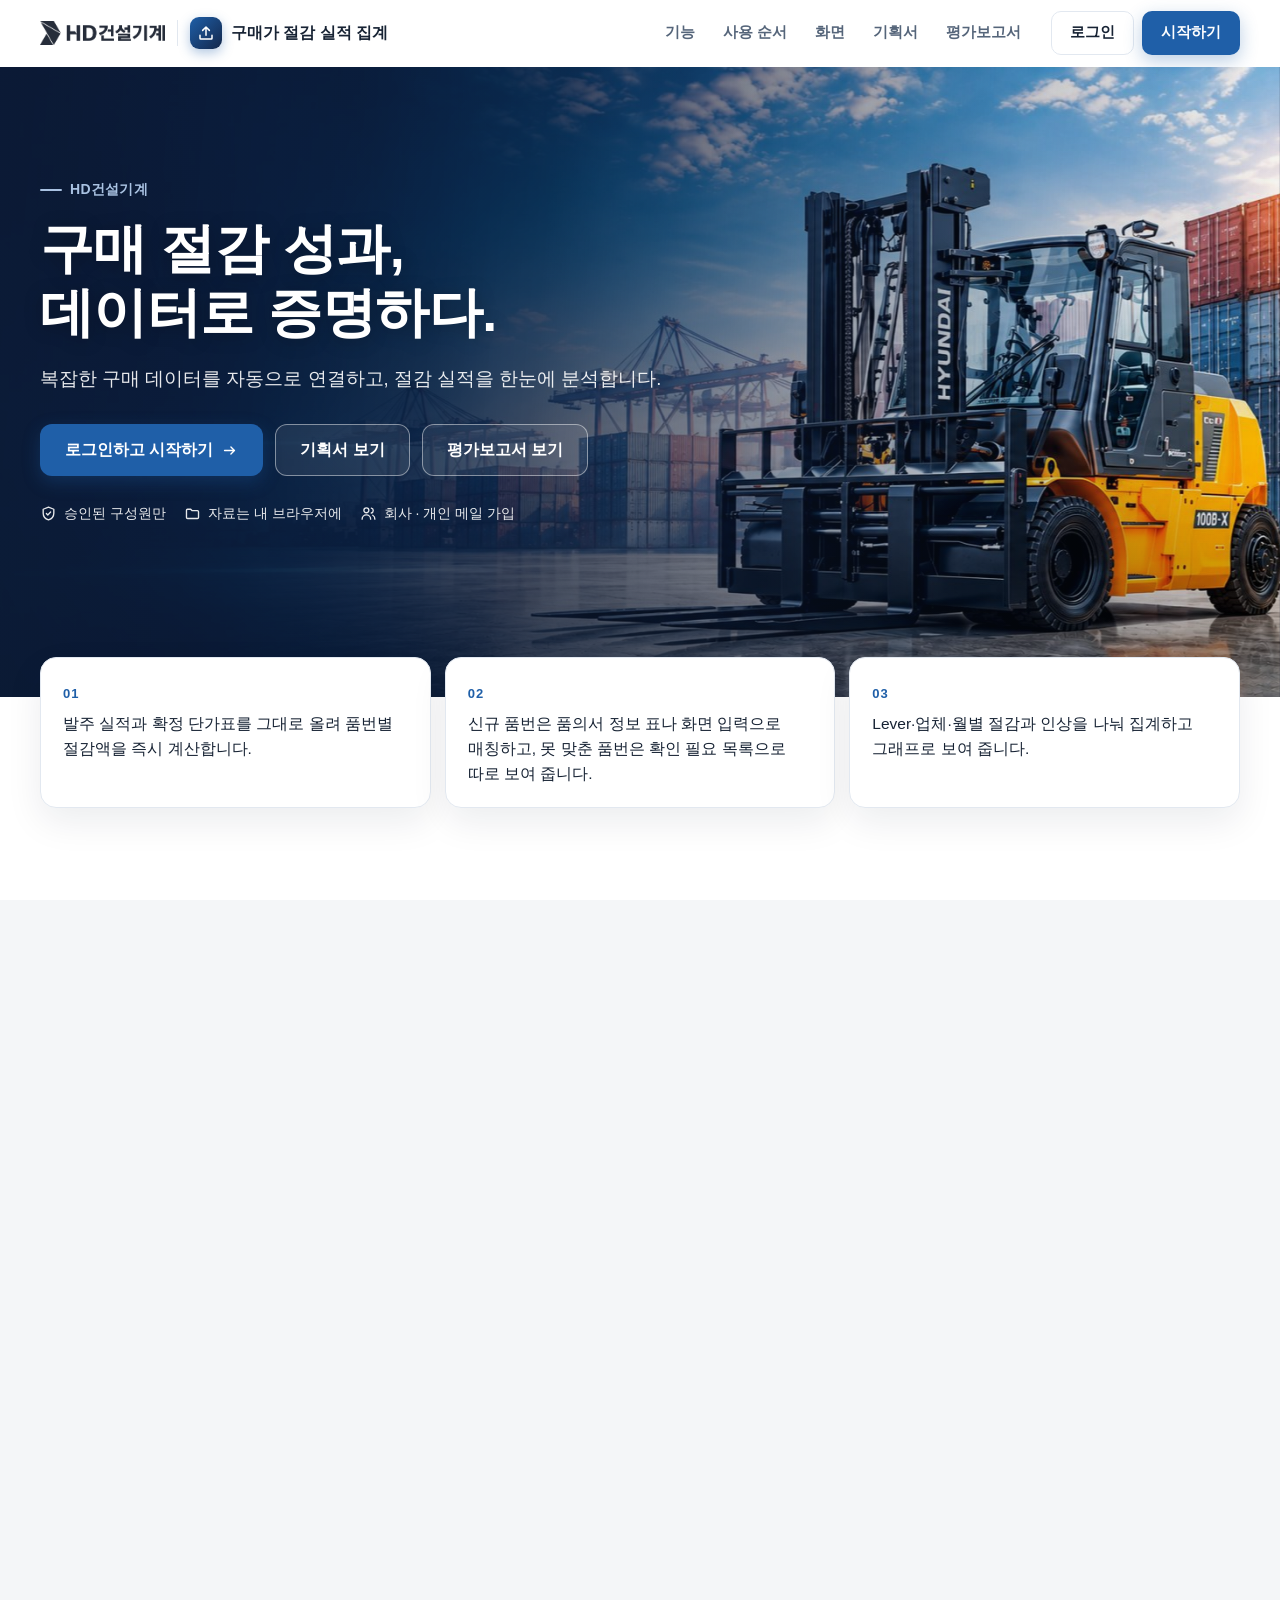
==== budget.html @ 3a8bf786 "첫 화면에 평가보고서 보기 · report.html Co-Authored-By: Claude Fable 5.2 <noreply@anthropic.com>" ====
<!DOCTYPE html>
<html lang="ko">
<head>
<meta charset="UTF-8">
<meta name="viewport" content="width=device-width, initial-scale=1.0">
<title>구매 절감 실적 자동 집계(예산단가 방식) — 구매가 절감 실적 집계</title>
<meta name="description" content="발주 실적·협력업체 담당자·예산 단가 엑셀 세 가지를 올리면 ZNB 발주만 골라 담당자와 예산단가를 매칭하고 차이금액·Impact·실적을 계산해 보고용 엑셀로 냅니다. 파일은 브라우저 안에서만 처리합니다.">
<link rel="icon" href="favicon.svg" type="image/svg+xml">
<link rel="canonical" href="https://aebonlee.github.io/build-2611-08/budget.html">
<meta name="robots" content="index,follow">
<meta property="og:type" content="website">
<meta property="og:site_name" content="생성형 AI 업무자동화 전문가과정 · 2차수">
<meta property="og:url" content="https://aebonlee.github.io/build-2611-08/budget.html">
<meta property="og:title" content="구매 절감 실적 자동 집계(예산단가 방식) — 생성형 AI 업무자동화 전문가과정 2차수">
<meta property="og:description" content="발주 실적 × 협력업체 담당자 × 예산 단가를 매칭해 차이금액·Impact·실적을 계산하고 보고용 엑셀을 만듭니다.">
<meta property="og:image" content="https://aebonlee.github.io/build-2611-08/og-index.png">
<meta property="og:image:width" content="1200">
<meta property="og:image:height" content="630">
<meta property="og:locale" content="ko_KR">
<meta name="twitter:card" content="summary_large_image">
<link rel="stylesheet" href="css/style.css">
<link rel="stylesheet" href="css/app.css">
<!-- auth-kit: 로그인 전에는 도구 화면을 감춘다(js/auth.js 가 판정 뒤 푼다) -->
<script>document.documentElement.classList.add('auth-lock')</script>
<link rel="stylesheet" href="css/auth.css?v=2026-11-13.8">
<link rel="stylesheet" href="css/board.css?v=2026-11-13.8">
<link rel="stylesheet" href="css/kit-build.css?v=2026-11-13.8">
<!-- /auth-kit -->
</head>
<body>

<nav class="topnav" aria-label="주요 메뉴">
  <div class="topnav-inner">
    <a class="topnav-brand" href="index.html">구매가 절감 실적 집계 <small>build-2611-08 · 기획 최상원</small></a>
    <ul class="topnav-links">
      <li><a href="index.html">연초 단가표 방식</a></li>
      <li><a href="budget.html" class="active" aria-current="page">예산단가 방식</a></li>
      <li><a href="#s-bfiles">파일</a></li>
      <li><a href="#s-bfx">환율</a></li>
      <li><a href="#s-bresult">결과</a></li>
      <li><a href="guide.html">사용법</a></li>
      <li><a href="plan.html">기획서</a></li>
    </ul>
  </div>
</nav>

<header class="hero"><div class="wrap">
  <div class="eyebrow">생성형 AI 업무자동화 전문가과정 · 2차수 · 프로젝트 08 · v1.1 상세 기획안 방식</div>
  <h1>구매 절감 실적 자동 집계 — 발주 실적 × 담당자 × 예산 단가</h1>
  <p>엑셀 세 가지를 올리면 <b>발주유형 ZNB</b> 만 골라 협력사 코드로 <b>담당자</b>를, 자재품번으로 <b>예산단가·NOTE</b> 를 맞춥니다.
     품목범주로 구매단가를 정해 <b>차이금액·Impact·실적(인하/인상/동결)</b>을 계산하고,
     못 맞춘 행은 비고에 사유를 남겨 보고용 엑셀(실적·집계·제외·오류 내역)로 냅니다.</p>
</div></header>

<main><div class="wrap">

<section id="s-bfiles" class="card">
  <h2 style="margin-top:0">1. 엑셀 파일 세 가지를 올리세요</h2>
  <p class="sub">표 세 가지 — <code>발주 실적</code>(구매오더·발주유형·협력사 코드·협력사 이름·자재품번·자재품명·통화·구매단가·발주수량·품목범주·조립비·자재비) ·
     <code>협력업체 담당자</code>(협력업체 코드·협력업체명·담당자) · <code>예산 단가</code>(자재품번·예산단가·NOTE).
     파일을 따로 올려도 되고 한 파일에 시트로 넣어도 됩니다. 머리글을 보고 어느 표인지, 어느 열이 어느 항목인지 짝짓고, 못 찾은 열은 아래에서 고릅니다.</p>
  <label class="drop" id="b-drop">
    <input type="file" id="b-file" accept=".xlsx,.xls,.csv" multiple>
    <b>엑셀 파일을 끌어다 놓거나 눌러서 고르세요 (여러 개 가능)</b>
    <span>파일은 서버로 올라가지 않습니다 · 브라우저 안에서만 계산합니다</span>
  </label>
  <div class="btnrow">
    <button class="btn primary" id="b-sample">예제로 해보기</button>
    <button class="btn" id="b-dl-orders">발주 실적 예제 내려받기</button>
    <button class="btn" id="b-dl-vendors">담당자 예제 내려받기</button>
    <button class="btn" id="b-dl-budget">예산 단가 예제 내려받기</button>
    <button class="btn" id="b-reset">올린 파일 모두 비우기</button>
  </div>
  <p class="sub" style="margin-top:8px">예제 세 파일은 저장소 <code>samples/</code> 폴더에도 있습니다. 예제 데이터는 실제 사내 데이터가 아닙니다.</p>
  <div id="b-files"></div>
  <div id="b-status"></div>
</section>

<section id="s-bfx" class="card">
  <h2 style="margin-top:0">2. 환율</h2>
  <p class="sub">기획안의 고정 환율이 기본값입니다(KRW 1 · USD 1,350 · EUR 1,572 · CNY 190 · JYP 9.4). 여기서 고치면 이 브라우저에 저장되고 바로 다시 계산합니다.
     <b>JYP</b> 는 원본 통화 코드가 JYP 일 때만 적용합니다. JPY 처럼 글자만 비슷한 코드는 바꾸지 않고 「환율 확인 필요」로 둡니다. 표에 없는 통화도 「환율 확인 필요」입니다.</p>
  <div id="b-fx-table"></div>
  <div class="btnrow">
    <button class="btn" id="b-fx-add">통화 추가</button>
    <button class="btn" id="b-fx-reset">기본값으로 되돌리기</button>
  </div>
  <div id="b-fx-msg"></div>
</section>

<section id="s-bresult" class="card" hidden>
  <h2 style="margin-top:0">3. 구매 절감 실적</h2>
  <div id="b-stats"></div>
  <div id="b-diag"></div>
  <h3>정합성 검증</h3>
  <ul id="b-verify" class="verify"></ul>
  <div id="b-issues"></div>
  <div class="grid2">
    <div><h3>담당자별</h3><div id="b-owner"></div></div>
    <div><h3>협력사별</h3><div id="b-vendor"></div></div>
  </div>

  <h3>구매오더별 상세</h3>
  <div class="ctrl">
    <label>실적 <select id="b-filter-result">
      <option value="">전체</option><option>인하</option><option>인상</option><option>동결</option><option value="pending">계산 보류(실적 없음)</option>
    </select></label>
    <label>비고 <select id="b-filter-note"></select></label>
    <label>구매오더·협력사·품번·담당자 <input type="search" id="b-q" placeholder="찾을 말"></label>
    <span class="sub" id="b-count"></span>
  </div>
  <p class="sub">구매단가 옆 <span class="src s-file">구매단가</span> <span class="src s-file">조립비</span>는 품목범주로 고른 칸입니다(0 = 구매단가 그대로, 3 = 조립비).
     예산단가 옆 <span class="src s-file">예산 파일</span>은 올린 문서의 값, <span class="src s-manual">화면 입력</span>은 여기서 넣은 값,
     <span class="calc-t">계산</span>은 도구가 계산한 값입니다. 예산단가가 비어 있는 행은 그 자리에서 입력하면 바로 계산하고, 입력값은 이 브라우저에 품번별로 남습니다.</p>
  <div class="tablewrap" id="b-table"></div>
  <h3>화면에서 입력한 예산단가</h3>
  <p class="sub">파일에 없는 품번에만 쓰입니다. 파일에 값이 있으면 파일 값이 우선이고, 다시 올리거나 다시 계산해도 여기 값은 지워지지 않습니다.</p>
  <ol id="b-manual-list" class="adj"></ol>

  <details class="ai"><summary>제외된 행(발주유형 ZNB 아님)</summary><div class="tablewrap small" id="b-excluded"></div></details>
  <details class="ai"><summary>오류 내역(담당자 미매칭 · 예산단가 미매칭 · 구매단가 확인 · 환율 확인 · 기타)</summary><div class="tablewrap small" id="b-errors"></div></details>

  <div class="btnrow">
    <button class="btn green" id="b-export">엑셀 내보내기 (구매절감 실적 · 집계 및 검증 · 제외 · 오류 내역 · 환율)</button>
  </div>
  <p class="sub" style="margin-top:8px">「구매절감 실적」 시트는 열 19개를 기획안 순서 그대로 두고, 구매오더 단위를 합치거나 빼지 않습니다.
     예산단가가 빈 칸에 값을 넣으면 차이금액·Impact·실적이 수식으로 바로 계산됩니다. 담당자 미매칭 행은 이 시트에 없고 오류 내역 시트에 있습니다.</p>
</section>

<section id="s-brules" class="card">
  <h2 style="margin-top:0">4. 계산 기준</h2>
  <ul class="rules">
    <li><b>분석 대상</b> — 발주유형이 ZNB 인 행만. 나머지는 「제외」 시트에 둡니다.</li>
    <li><b>담당자</b> — 협력사 코드가 협력업체 담당자 표의 코드와 정확히 같을 때. 앞뒤 공백·숫자/글자 형식만 맞추고 <b>선행 0 은 지우지 않습니다</b>(001001 과 1001 은 다른 코드). 못 맞추면 「미매칭」으로 표시하고 최종 실적에서 뺍니다.</li>
    <li><b>예산단가·Lever</b> — 자재품번이 정확히 같을 때. 공백만 맞추고 하이픈·글자는 손대지 않습니다. 못 맞추면 행은 남기고 예산단가·차이금액·Impact·실적을 비운 뒤 비고에 「예산단가 미매칭 - 수작업 입력 필요」. Lever 는 예산 단가 표의 NOTE 를 해석 없이 그대로 씁니다.</li>
    <li><b>구매단가</b> — 품목범주 0 이면 발주 실적의 구매단가를 그대로, 3 이면 조립비. 자재비 열은 쓰지 않습니다. 그 밖의 범주이거나 값이 비었으면 계산을 보류하고 「구매단가 확인 필요」.</li>
    <li><b>차이금액 = 구매단가 − 예산단가</b> — 양수 인하 · 음수 인상 · 0 동결. 기획안의 정의를 그대로 따릅니다(실적 구분은 차이금액 부호로 하고 Impact 부호로 하지 않습니다).</li>
    <li><b>Impact = 차이금액 × 발주수량 × 환율</b> — 원화 기준 정수 반올림. 구매단가·예산단가·발주수량·환율 중 하나라도 없으면 Impact 를 내지 않습니다.</li>
    <li><b>비고</b> — 담당자 미매칭 · 예산단가 미매칭 - 수작업 입력 필요 · 구매단가 확인 필요 · 환율 확인 필요 · 기타 데이터 오류 중에서만 적고, 정상 행은 비워 둡니다. 원본 값은 고치지 않습니다.</li>
  </ul>
</section>

</div></main>

<footer><div class="wrap">
  생성형 AI 업무자동화 전문가과정 2차수 · 프로젝트 08 · 기획 최상원 ·
  예제 데이터는 실제 사내 데이터가 아닙니다.
</div></footer>

<script src="lib/xlsx.full.min.js"></script>
<script src="js/budget.js"></script>
<script src="js/budget-app.js"></script>
<!-- auth-kit: 로그인 · 사용 신청 · 승인 · 게시판(키트 정본 data10-00/kit/auth, 적용 build-2611-00/tools/kit) -->
<script src="vendor/supabase.js?v=2026-11-13.8"></script>
<script src="js/auth-config.js?v=2026-11-13.8"></script>
<script src="js/kit-build.js?v=2026-11-13.8"></script>
<script src="js/board.js?v=2026-11-13.8"></script>
<script src="js/auth.js?v=2026-11-13.8"></script>
<!-- /auth-kit -->
</body>
</html>
---- css/style.css ----
:root{
  --bg:#f4f6f8; --card:#fff; --ink:#152232; --sub:#5b6b7b; --line:#dde4ea;
  --brand:#154b6e; --brand-deep:#0d3350; --accent:#0b6e99;
  --ok:#0a6045; --warn:#7a4f00; --danger:#c8341f;
  --wrap:1320px; --pad:24px;
}
@media (max-width:640px){ :root{ --pad:16px; } }
*{box-sizing:border-box; margin:0; padding:0;}
html,body{background:var(--bg); color:var(--ink);
  font-family:"Pretendard","Apple SD Gothic Neo","Malgun Gothic",sans-serif;}
body{font-size:15px; line-height:1.65; word-break:keep-all; overflow-wrap:break-word;}

/* 상단 바는 고정 — 표를 아래로 훑는 동안에도 조작부가 보여야 한다.
   sticky 가 아니라 fixed 다: 조상에 overflow 가 걸리면 sticky 는 조용히 죽는다. */
.topnav{position:fixed; top:0; left:0; right:0; z-index:40;
  background:var(--brand-deep); border-bottom:1px solid rgba(255,255,255,.12);}
.topnav-inner{display:flex; align-items:center; justify-content:space-between;
  gap:20px; max-width:var(--wrap); margin:0 auto; padding:0 var(--pad); min-height:56px;}
.topnav-brand{display:flex; align-items:center; min-height:56px; color:#fff;
  font-weight:750; font-size:14.5px; text-decoration:none; white-space:nowrap;}
.topnav-brand small{font-weight:400; opacity:.7; font-size:12px; margin-left:8px;}
.topnav-links{display:flex; align-items:center; gap:2px; list-style:none; margin:0; padding:0;
  overflow-x:auto; scrollbar-width:none;}
.topnav-links::-webkit-scrollbar{display:none;}
.topnav-links a{display:flex; align-items:center; min-height:56px; padding:0 12px;
  color:rgba(255,255,255,.82); text-decoration:none; font-size:13.5px; font-weight:600;
  white-space:nowrap; border-bottom:2px solid transparent;}
.topnav-links a:hover{color:#fff;}
.topnav-links a.active{color:#fff; border-bottom-color:#7ec8a0;}
@media (max-width:860px){
  .topnav-inner{gap:10px; padding:0 14px; min-height:52px;}
  .topnav-brand{min-height:52px; font-size:13.5px;} .topnav-brand small{display:none;}
  .topnav-links a{min-height:52px; padding:0 9px; font-size:13px;}
}

.hero{background:linear-gradient(180deg,var(--brand-deep),var(--brand)); color:#fff;
  padding:52px 0 38px; margin-top:56px;}
@media (max-width:860px){ .hero{margin-top:52px; padding:38px 0 28px;} }
.hero .eyebrow{font-size:12.5px; letter-spacing:.08em; opacity:.75; margin-bottom:9px;}
.hero h1{font-size:27px; line-height:1.3; font-weight:750; margin-bottom:11px;}
.hero p{max-width:66ch; color:rgba(255,255,255,.86); font-size:14.5px;}
main{padding:34px 0 60px;}
.wrap{max-width:var(--wrap); margin:0 auto; padding:0 var(--pad);}

h2{font-size:19px; font-weight:700; margin:32px 0 8px;}
main > .wrap > :first-child{margin-top:0;}
p{margin:0 0 13px;} .sub{color:var(--sub); font-size:14px;}
code{font-family:ui-monospace,SFMono-Regular,Menlo,monospace; font-size:.92em;
  background:#eef2f6; border-radius:4px; padding:1px 5px;}

.card{background:var(--card); border:1px solid var(--line); border-radius:12px;
  padding:22px 24px; margin-bottom:18px;}
.drop{display:block; border:2px dashed #93a7bd; border-radius:12px; background:#fbfdff;
  padding:30px 20px; text-align:center; cursor:pointer; transition:border-color .15s,background .15s;}
.drop:hover,.drop.over{border-color:var(--accent); background:#f0f8fc;}
.drop b{display:block; font-size:15.5px; margin-bottom:5px;}
.drop span{color:var(--sub); font-size:13.5px;}
input[type=file]{display:none;}

.btn{display:inline-flex; align-items:center; justify-content:center; gap:6px;
  min-height:42px; padding:0 18px; border-radius:9px; border:1px solid var(--line);
  background:#fff; color:var(--ink); font-size:14px; font-weight:650; cursor:pointer;}
.btn:hover{border-color:#9fb2c4;}
.btn.primary{background:var(--brand); border-color:var(--brand); color:#fff;}
.btn.primary:hover{background:var(--brand-deep);}
.btn.green{background:var(--ok); border-color:var(--ok); color:#fff;}
.btn:disabled{opacity:.45; cursor:not-allowed;}
.btnrow{display:flex; flex-wrap:wrap; gap:8px; margin-top:14px;}

.note{border-left:4px solid var(--accent); background:#eef6fa; color:#0b3a4f;
  padding:13px 15px; border-radius:8px; font-size:14px; margin:14px 0;}
.warn{border-left:4px solid var(--danger); background:#fdeae7; color:#7a1a0c;
  padding:13px 15px; border-radius:8px; font-size:14px; margin:14px 0;}
.ok{border-left:4px solid var(--ok); background:#e9f6f0; color:#08422a;
  padding:13px 15px; border-radius:8px; font-size:14px; margin:14px 0;}

.tablewrap{overflow-x:auto; border:1px solid var(--line); border-radius:10px; background:#fff; max-height:70vh;}
table{border-collapse:collapse; width:100%; font-size:13px;}
th,td{border-bottom:1px solid var(--line); padding:8px 11px; text-align:left; white-space:nowrap;}
th{background:#eef2f6; font-weight:700; position:sticky; top:0; z-index:1;}
tr:last-child td{border-bottom:0;}
td.num{text-align:right; font-variant-numeric:tabular-nums;}
td.mono{font-family:ui-monospace,SFMono-Regular,Menlo,monospace;}
tr.flag td{background:#fdf3f1;}
/* 계산으로 채운 값은 문서에 적혀 있던 값과 **신뢰도가 다르다.**
   같은 모양으로 두면 사람이 구분하지 못한 채 그대로 믿게 된다. */
td .calc{display:inline-block; margin-left:5px; font-size:10.5px; font-weight:700;
  color:#0b3a4f; background:#dceaf3; border-radius:4px; padding:1px 5px; vertical-align:middle;}
.rev{color:var(--danger); font-weight:650; white-space:normal; min-width:240px;}

.filelist{margin:13px 0 0; padding:0; list-style:none; font-size:13.5px;}
.filelist li{padding:6px 0; border-bottom:1px solid var(--line); color:var(--sub);
  display:flex; justify-content:space-between; gap:10px;}
.filelist li:last-child{border-bottom:0;}
.stats{display:flex; flex-wrap:wrap; gap:10px; margin:14px 0 0;}
.stat{background:#eef2f6; border-radius:9px; padding:9px 14px; font-size:13.5px;}
.stat b{font-size:17px; display:block; font-variant-numeric:tabular-nums;}
footer{border-top:1px solid var(--line); padding:24px 0 40px; color:var(--sub); font-size:13px;}
---- css/app.css ----
/* 이 앱 전용 — 공통 style.css 뒤에 읽는다 */
h3{font-size:16px; font-weight:700; margin:24px 0 8px;}
.ctrl{display:flex; flex-wrap:wrap; align-items:center; gap:14px; margin:6px 0 12px; font-size:14px;}
.ctrl input,.ctrl select,.form input,.form select{font:inherit; font-size:14px; padding:6px 8px; border:1px solid var(--line); border-radius:7px; background:#fff; min-width:0;}
.legend{display:flex; flex-wrap:wrap; gap:12px; align-items:center; font-size:12.5px; color:var(--sub);}
.legend i{display:inline-block; width:14px; height:14px; border-radius:3px; vertical-align:-2px; margin-right:-6px;}
.sw-save{background:#2c8a6b;} .sw-inc{background:#c8341f;}

.stat.good{background:#e3f3ea;} .stat.bad{background:#fdeae7;}
.stat .calc-t{font-size:10.5px;}
.calc-t{display:inline-block; font-size:11px; font-weight:700; color:#0b3a4f; background:#dceaf3; border-radius:4px; padding:1px 5px;}
/* 기준 단가의 출처 — 문서에 있던 값과 화면에서 입력한 값은 신뢰도가 다르다 */
.src{display:inline-block; font-size:10.5px; font-weight:700; border-radius:4px; padding:1px 5px; vertical-align:middle; white-space:nowrap;}
.s-base{background:#e6eef5; color:#154b6e;} .s-approval{background:#efe8f7; color:#4a2e86;} .s-manual{background:#fbe7b5; color:#6a4300;}
.bad-t{color:var(--danger); font-weight:650;}
td.neg{color:var(--danger);}
tr.inc td{background:#fdf6f4;}
.mono{font-family:ui-monospace,SFMono-Regular,Menlo,monospace;}

.grid2{display:grid; grid-template-columns:repeat(2,minmax(0,1fr)); gap:0 24px;}
@media (max-width:900px){ .grid2{grid-template-columns:minmax(0,1fr);} }
.tablewrap.small{max-height:340px; margin-top:8px;}

.chart svg{width:100%; height:auto; display:block; background:#fff; border:1px solid var(--line); border-radius:10px;}
svg .grid{stroke:#e6ebf0;} svg .zero{stroke:#5b6b7b; stroke-width:1.2;}
svg .ax{font-size:11px; fill:#5b6b7b;} svg .gl{font-size:12px; fill:var(--ink);} svg .vl{font-size:11.5px; fill:var(--ink); font-weight:700;}
svg .b-save{fill:#2c8a6b;} svg .b-inc{fill:#c8341f;}

.form{display:grid; grid-template-columns:repeat(auto-fill,minmax(170px,1fr)); gap:10px 12px; align-items:end; margin:12px 0;}
.form label{display:flex; flex-direction:column; gap:4px; font-size:13px; color:var(--sub);}
.form label.wide{grid-column:1/-1;}
.form label.wide2{grid-column:span 2;}
@media (max-width:420px){ .form label.wide2{grid-column:1/-1;} }
.adj{margin:8px 0 14px 20px; font-size:14px;}
.adj li{margin:5px 0;}
.note-t{color:#4a2e86;}
.x{border:0; background:none; color:var(--danger); cursor:pointer; font-size:12.5px; text-decoration:underline;}
.btn.sm{min-height:30px; padding:0 10px; font-size:12.5px; margin:2px 0;}
td.act{white-space:normal; min-width:200px;}

.ai{margin-top:20px; border:1px solid var(--line); border-radius:10px; padding:12px 16px; background:#fbfcfd;}
.ai summary{cursor:pointer; font-weight:650; font-size:14px;}
.ai-draft{border-left:4px solid #7a5bb8; background:#f4f0fb; padding:13px 15px; border-radius:8px; font-size:14px; margin:12px 0;}
.ai-draft > b{color:#4a2e86;}
[hidden]{display:none !important;}
#chart-month svg{max-width:900px;}

/* ---------- v1.1 예산단가 방식(budget.html) ---------- */
.b-file{border:1px solid var(--line); border-radius:10px; padding:12px 14px; margin-top:14px; background:#fbfcfd;}
.b-file-head{display:flex; flex-wrap:wrap; justify-content:space-between; gap:8px; font-size:14px;}
.b-sheet{border-top:1px dashed var(--line); margin-top:10px; padding-top:10px;}
.b-sheet-head{display:flex; flex-wrap:wrap; justify-content:space-between; align-items:center; gap:8px 14px; font-size:13.5px;}
.b-sheet-head select{font:inherit; font-size:13px; padding:4px 6px; border:1px solid var(--line); border-radius:6px; background:#fff;}
.chips{display:flex; flex-wrap:wrap; gap:4px; margin:8px 0;}
.chip{font-size:11.5px; background:#eef2f6; border-radius:5px; padding:2px 7px; color:#3b4b5b;}
table.preview td,table.preview th{font-size:12px; padding:5px 8px; max-width:180px; overflow:hidden; text-overflow:ellipsis;}
table.map td{white-space:normal;}
table.map select{font:inherit; font-size:13px; padding:4px 6px; border:1px solid var(--line); border-radius:6px; background:#fff; max-width:100%;}
.req{font-size:10.5px; font-weight:700; color:#7a1a0c; background:#fdeae7; border-radius:4px; padding:1px 5px; vertical-align:middle;}
.s-file{background:#e6eef5; color:#154b6e;}
table.fx input{font:inherit; font-size:13.5px; padding:5px 7px; border:1px solid var(--line); border-radius:6px; width:120px; max-width:100%;}
.verify{list-style:none; margin:4px 0 10px; padding:0; font-size:13.5px;}
.verify li{padding:5px 0; border-bottom:1px solid var(--line);}
.verify li:last-child{border-bottom:0;}
.v-ok{color:#08422a;} .v-bad{color:var(--danger); font-weight:700;}
.b-in{display:inline-flex; gap:4px; align-items:center;}
.b-in input{font:inherit; font-size:13px; padding:4px 6px; border:1px solid #c8341f; border-radius:6px; width:110px; background:#fff;}
.rules{margin-left:20px; font-size:14.5px;} .rules li{margin:6px 0;}
.b-cta{display:flex; flex-wrap:wrap; justify-content:space-between; align-items:center; gap:10px; border:1px solid #c8dced; background:#eef6fa; border-radius:10px; padding:12px 16px; margin-bottom:18px; font-size:14px;}
.b-cta a.btn{min-height:36px; text-decoration:none;}

/* (v1.2) 매칭 진단 */
table.diag{width:100%; border-collapse:collapse; font-size:13px;}
table.diag th{width:150px; text-align:left; background:#eef2f6; padding:6px 8px; border-bottom:1px solid var(--line); vertical-align:top; position:static;}
table.diag td{padding:6px 8px; border-bottom:1px solid var(--line); white-space:normal; word-break:break-all;}
---- css/auth.css ----
/* data10 로그인 키트 — 정본: data10-00/kit/auth/css/auth.css (사본을 직접 고치지 말 것)
   로그인 전 대문 · 사용 신청 · 승인 대기 · 구성원 관리 창. 클래스는 모두 ag- / auth- 로 시작해 도구 화면과 섞이지 않는다. */
:root {
  --ag-ink: #172334; --ag-sub: #55657a; --ag-line: #d6dee8; --ag-bg: #f3f6f9;
  --ag-navy: #13274b; --ag-navy-2: #0c1b36; --ag-brand: #1f5fa8; --ag-brand-d: #174a84;
  --ag-ok: #1b6e3a; --ag-ok-bg: #e5f3ea; --ag-err: #b3261e; --ag-err-bg: #fdecea; --ag-warn: #7a5200; --ag-warn-bg: #fff4d6;
  --ag-accent: #a9c2e2;
  --ag-pad: 20px;
}
@media (min-width: 640px) { :root { --ag-pad: 28px; } }
@media (min-width: 1024px) { :root { --ag-pad: 40px; } }

/* 로그인 전에는 도구 화면을 감춘다(자리는 그대로 — 그래프 폭 계산이 흔들리지 않게 visibility) */
html.auth-lock body > *:not(#authGate) { visibility: hidden; }
html.auth-lock body { overflow: hidden; }

.ag {
  position: fixed; inset: 0; z-index: 2000; overflow-y: auto; -webkit-overflow-scrolling: touch;
  background: var(--ag-bg); color: var(--ag-ink);
  font: 16px/1.65 Pretendard, 'Apple SD Gothic Neo', 'Malgun Gothic', 'Noto Sans KR', sans-serif;
  word-break: keep-all; overflow-wrap: break-word;
}
.ag[hidden] { display: none; }
.ag *, .ag *::before, .ag *::after, .ag-modal * { box-sizing: border-box; }

.ag-wrap {
  max-width: calc(1180px + 2 * var(--ag-pad)); margin: 0 auto; padding: 0 var(--ag-pad);
  display: grid; grid-template-columns: minmax(0, 1fr); gap: 0;
}
.ag-hero {
  background: linear-gradient(160deg, var(--ag-navy) 0%, var(--ag-navy-2) 100%); color: #fff;
  margin: 0 calc(-1 * var(--ag-pad)); padding: 36px var(--ag-pad) 32px;
}
.ag-side { padding: 24px 0 8px; }
@media (min-width: 960px) {
  .ag { background: linear-gradient(90deg, var(--ag-navy-2) 0, var(--ag-navy-2) 50%, var(--ag-bg) 50%); }
  .ag-wrap { grid-template-columns: minmax(0, 1fr) minmax(0, 1fr); min-height: calc(100vh - 48px); align-items: center; }
  .ag-hero { margin: 0; padding: 56px 48px 56px 0; background: none; min-height: 100%; display: flex; flex-direction: column; justify-content: center; }
  .ag-side { padding: 56px 0 56px 48px; }
}
.ag-eyebrow { margin: 0 0 10px; font-size: 13.5px; letter-spacing: .02em; color: var(--ag-accent); }
.ag-hero h1 { margin: 0 0 14px; font-size: clamp(26px, 3.6vw, 38px); line-height: 1.3; color: #fff; font-weight: 800; }
.ag-lead { margin: 0 0 24px; color: #d7e3f2; font-size: 16.5px; max-width: 640px; }
.ag-feats { list-style: none; margin: 0 0 24px; padding: 0; display: grid; grid-template-columns: minmax(0, 1fr); gap: 10px; }
@media (min-width: 640px) { .ag-feats { grid-template-columns: repeat(2, minmax(0, 1fr)); } }
.ag-feats li { border: 1px solid rgba(255, 255, 255, .14); border-radius: 12px; padding: 14px 16px; background: rgba(255, 255, 255, .05); }
.ag-feats b { display: block; color: #fff; font-size: 15.5px; margin-bottom: 4px; }
.ag-feats span { display: block; color: #c4d3e6; font-size: 14px; line-height: 1.55; }
.ag-flow-t { margin: 0 0 8px; font-size: 13.5px; color: #a9c2e2; }
.ag-flow ol { list-style: none; margin: 0; padding: 0; display: flex; flex-wrap: wrap; gap: 8px; }
.ag-flow li { display: inline-flex; align-items: center; gap: 8px; padding: 6px 12px 6px 6px; border-radius: 999px; background: rgba(255, 255, 255, .08); color: #e6eef8; font-size: 14px; }
.ag-n { display: inline-grid; place-items: center; width: 24px; height: 24px; border-radius: 50%; background: #fff; color: var(--ag-navy); font-weight: 700; font-size: 13px; }

.ag-card { background: #fff; border: 1px solid var(--ag-line); border-radius: 16px; padding: 26px 24px; box-shadow: 0 10px 30px rgba(15, 30, 55, .08); max-width: 460px; margin: 0 auto; }
.ag-card h2 { margin: 6px 0 8px; font-size: 21px; color: var(--ag-ink); }
.ag-card p { margin: 0 0 12px; }
.ag-sub { color: var(--ag-sub); font-size: 14.5px; }
.ag-tabs { display: flex; gap: 4px; padding: 4px; background: #eef2f6; border-radius: 10px; margin: 0 0 18px; }
.ag-tabs button { flex: 1; border: 0; background: transparent; padding: 9px 10px; border-radius: 8px; font: inherit; font-weight: 600; color: var(--ag-sub); cursor: pointer; }
.ag-tabs button[aria-selected="true"] { background: #fff; color: var(--ag-ink); box-shadow: 0 1px 3px rgba(0, 0, 0, .1); }
.ag-form { display: grid; gap: 12px; }
.ag-form label { display: grid; gap: 5px; font-size: 14px; font-weight: 600; color: var(--ag-ink); }
.ag-form small { font-weight: 400; color: var(--ag-sub); }
.ag-form input { font: inherit; font-size: 16px; font-weight: 400; padding: 10px 12px; border: 1px solid var(--ag-line); border-radius: 9px; background: #fff; color: var(--ag-ink); width: 100%; }
.ag-form input::placeholder { color: #8a97a8; font-weight: 400; }
.ag-form input:focus { outline: 2px solid var(--ag-brand); outline-offset: 1px; border-color: var(--ag-brand); }
.ag-btn { font: inherit; font-weight: 700; display: inline-flex; align-items: center; justify-content: center; gap: 6px; min-height: 44px; padding: 8px 16px;
  border-radius: 10px; border: 1px solid var(--ag-line); background: #fff; color: var(--ag-ink); cursor: pointer; width: 100%; }
.ag-btn:hover { border-color: var(--ag-brand); }
.ag-btn:disabled { opacity: .6; cursor: progress; }
.ag-primary { background: var(--ag-brand); border-color: var(--ag-brand); color: #fff; }
.ag-primary:hover { background: var(--ag-brand-d); }
.ag-kakao { background: #fee500; border-color: #fee500; color: #191600; }
.ag-or { display: flex; align-items: center; gap: 10px; color: var(--ag-sub); font-size: 13px; margin: 14px 0; }
.ag-or::before, .ag-or::after { content: ''; flex: 1; height: 1px; background: var(--ag-line); }
.ag-hint { margin: 14px 0 0 !important; color: var(--ag-sub); font-size: 13.5px; }
.ag-msg { margin: 12px 0 0 !important; font-size: 14px; min-height: 1em; color: var(--ag-sub); }
.ag-msg:empty { display: none; }
.ag-msg.is-err { color: var(--ag-err); background: var(--ag-err-bg); padding: 8px 12px; border-radius: 8px; }
.ag-msg.is-ok { color: var(--ag-ok); background: var(--ag-ok-bg); padding: 8px 12px; border-radius: 8px; }
.ag-link { border: 0; background: none; color: var(--ag-sub); text-decoration: underline; font: inherit; font-size: 14px; cursor: pointer; margin-top: 14px; padding: 6px 0; }
.ag-badge { display: inline-block; padding: 3px 10px; border-radius: 999px; background: var(--ag-warn-bg); color: var(--ag-warn); font-size: 13px; font-weight: 700; }
.ag-badge.is-off { background: var(--ag-err-bg); color: var(--ag-err); }
.ag-claim { margin-top: 16px; padding: 14px; border: 1px dashed var(--ag-line); border-radius: 10px; font-size: 14px; color: var(--ag-sub); }
.ag-foot { text-align: center; color: var(--ag-sub); font-size: 13px; margin: 0; padding: 14px var(--ag-pad) 22px; }
@media (min-width: 960px) { .ag-foot { color: #8fa3bd; text-align: left; max-width: calc(1180px + 2 * var(--ag-pad)); margin: 0 auto; } }

/* 상단 바 계정 칩 */
.auth-chip { display: flex; align-items: center; gap: 6px; margin-left: auto; flex-wrap: nowrap; font-size: 13.5px; }
.auth-chip.is-float { position: fixed; top: 10px; right: 10px; z-index: 1500; background: #fff; border: 1px solid var(--ag-line); border-radius: 999px; padding: 4px 6px 4px 12px; }
.auth-chip-name { max-width: 9em; overflow: hidden; text-overflow: ellipsis; white-space: nowrap; font-weight: 600; }
.auth-chip-btn { font: inherit; font-size: 13px; border: 1px solid var(--ag-line); background: #fff; color: var(--ag-ink); border-radius: 8px; padding: 5px 10px; cursor: pointer; white-space: nowrap; display: inline-flex; align-items: center; gap: 4px; }
.auth-chip-btn:hover { border-color: var(--ag-brand); color: var(--ag-brand); }
.auth-chip-n { display: inline-grid; place-items: center; min-width: 18px; height: 18px; padding: 0 5px; border-radius: 9px; background: var(--ag-err); color: #fff; font-size: 11.5px; font-weight: 700; }
.auth-chip-n[hidden] { display: none; }
@media (max-width: 639px) { .auth-chip-name { display: none; } }

/* 구성원 관리 창 */
.ag-modal { position: fixed; inset: 0; z-index: 2100; background: rgba(10, 20, 35, .5); display: flex; align-items: flex-start; justify-content: center; padding: 24px 12px; overflow-y: auto;
  font: 15px/1.6 Pretendard, 'Apple SD Gothic Neo', 'Malgun Gothic', sans-serif; color: var(--ag-ink); word-break: keep-all; overflow-wrap: break-word; }
.ag-modal[hidden] { display: none; }
.ag-panel { background: #fff; border-radius: 14px; width: 100%; max-width: 980px; padding: 20px 22px 24px; }
.ag-panel-h { display: flex; align-items: center; justify-content: space-between; gap: 12px; }
.ag-panel-h h2 { margin: 0; font-size: 20px; }
.ag-x { border: 0; background: none; font-size: 26px; line-height: 1; cursor: pointer; color: var(--ag-sub); padding: 4px 8px; }
.ag-panel .ag-tabs { max-width: 320px; margin: 12px 0; }
.ag-tablewrap { overflow-x: auto; }
.ag-table { width: 100%; border-collapse: collapse; font-size: 14.5px; }
.ag-table th, .ag-table td { text-align: left; vertical-align: top; padding: 10px 8px; border-bottom: 1px solid var(--ag-line); }
.ag-table th { background: #f1f4f8; font-size: 13.5px; white-space: nowrap; }
.ag-table small { color: var(--ag-sub); }
.ag-acts { display: flex; flex-wrap: wrap; gap: 6px; min-width: 150px; }
.ag-btn.ag-sm { width: auto; min-height: 34px; padding: 4px 10px; font-size: 13.5px; }
.ag-st { display: inline-block; padding: 1px 8px; border-radius: 999px; font-size: 12.5px; font-weight: 700; background: #eef2f6; color: var(--ag-sub); }
.ag-st.is-pending { background: var(--ag-warn-bg); color: var(--ag-warn); }
.ag-st.is-active { background: var(--ag-ok-bg); color: var(--ag-ok); }
.ag-st.is-disabled { background: var(--ag-err-bg); color: var(--ag-err); }
.ag-st.is-admin { background: #e6eef9; color: var(--ag-brand-d); }
/* 밝은 테마(plan.json landing.theme = "light") — 바탕은 --ag-bg, 글자는 --ag-ink, 강조는 --ag-accent */
.ag-light, .ag-light .ag-hero { background: var(--ag-bg); }
@media (min-width: 960px) { .ag.ag-light { background: var(--ag-bg); } }
.ag-light .ag-hero { color: var(--ag-ink); }
.ag-light .ag-hero h1 { color: var(--ag-navy); font-size: clamp(30px, 4.2vw, 46px); line-height: 1.25; }
.ag-light .ag-eyebrow { font-size: 16px; font-weight: 700; }
.ag-light .ag-lead { color: var(--ag-sub); font-size: 17px; }
.ag-light .ag-feats li { background: #fff; border-color: var(--ag-line); }
.ag-light .ag-feats b { color: var(--ag-ink); }
.ag-light .ag-feats span { color: var(--ag-sub); }
.ag-light .ag-flow-t { color: var(--ag-sub); }
.ag-light .ag-flow li { background: #fff; color: var(--ag-ink); border: 1px solid var(--ag-line); }
.ag-light .ag-n { background: var(--ag-navy); color: #fff; }
.ag-light .ag-primary { background: var(--ag-navy); border-color: var(--ag-navy); }
.ag-light .ag-primary:hover { background: var(--ag-navy-2); }
@media (min-width: 960px) { .ag-light .ag-foot { color: var(--ag-sub); } }
/* 대문 그림(SVG) — 현장 데이터 → 관리도. 색은 currentColor 하나로(테마마다 .ag-art color 만 바꾼다) */
.ag-hero { position: relative; overflow: hidden; }
.ag-hero > :not(.ag-art) { position: relative; z-index: 1; }
.ag-art { position: absolute; z-index: 0; pointer-events: none; color: #7fa6d6; opacity: .3;
  right: -40px; top: 8px; width: min(560px, 78%); height: auto; }
.ag-par { transition: transform .6s cubic-bezier(.2, .7, .2, 1); }
.ag-line { fill: none; stroke: currentColor; stroke-width: 2.5; stroke-linecap: round; }
.ag-ucl { stroke: currentColor; stroke-width: 1; stroke-dasharray: 5 6; opacity: .55; }
.ag-lbl { fill: currentColor; font-size: 12px; opacity: .7; font-family: inherit; }
.ag-pt { fill: var(--ag-navy-2); stroke: currentColor; stroke-width: 2; }
.ag-ring { fill: none; stroke: currentColor; stroke-width: 2; transform-box: fill-box; transform-origin: center; opacity: 0; }
@media (max-width: 639px) { .ag-art { width: 92%; right: -24px; top: 0; opacity: .28; } .ag-lbl { display: none; } }
/* 데스크톱: 왼쪽 칸 맨 아래 띠(내용과 겹치지 않게 그만큼 아래 여백을 둔다) */
@media (min-width: 960px) {
  .ag-hero { padding-bottom: 210px; }
  .ag-art { top: auto; bottom: 34px; left: 0; right: 32px; width: auto; max-width: 600px; opacity: .55; }
}
.ag-light .ag-art { color: var(--ag-navy); opacity: .26; }
.ag-light .ag-pt { fill: var(--ag-bg); }

/* 「이렇게 씁니다」 단계 — 차례로 밝아진다(그림의 점과 함께) */
.ag-flow li { transition: background-color .35s, box-shadow .35s, color .35s; }
.ag-flow li.is-on { background: rgba(255, 255, 255, .18); box-shadow: inset 0 0 0 1px rgba(255, 255, 255, .45); color: #fff; }
.ag-light .ag-flow li.is-on { background: #fff; box-shadow: inset 0 0 0 1.5px var(--ag-navy); color: var(--ag-navy); }

/* 효과 — .ag-fx 는 JS 가 처음 한 번만 붙인다(모션 최소화면 붙이지 않음). 효과가 없어도 모든 내용은 보인다. */
@keyframes agDraw { to { stroke-dashoffset: 0; } }
@keyframes agFade { from { opacity: 0; } }
@keyframes agUp { from { opacity: 0; transform: translateY(12px); } }
@keyframes agPop { from { opacity: 0; transform: scale(.4); } }
@keyframes agPulse { 0% { opacity: .85; transform: scale(.6); } 100% { opacity: 0; transform: scale(2.2); } }
.ag-fx .ag-line { stroke-dasharray: 1; stroke-dashoffset: 1; animation: agDraw 1.8s cubic-bezier(.4, 0, .2, 1) .2s forwards; }
.ag-fx .ag-area { animation: agFade 1.2s ease 1s both; }
.ag-fx .ag-pt { transform-box: fill-box; transform-origin: center; animation: agPop .45s cubic-bezier(.2, .9, .3, 1.4) var(--d, 1s) both; }
.ag-fx .ag-eyebrow, .ag-fx .ag-hero h1, .ag-fx .ag-lead { animation: agUp .6s ease both; }
.ag-fx .ag-hero h1 { animation-delay: .08s; } .ag-fx .ag-lead { animation-delay: .16s; }
.ag-fx .ag-feats li { animation: agUp .55s ease both; }
.ag-fx .ag-feats li:nth-child(1) { animation-delay: .28s; } .ag-fx .ag-feats li:nth-child(2) { animation-delay: .36s; }
.ag-fx .ag-feats li:nth-child(3) { animation-delay: .44s; } .ag-fx .ag-feats li:nth-child(4) { animation-delay: .52s; }
.ag-fx .ag-flow { animation: agUp .55s ease .62s both; }
.ag-fx .ag-card { animation: agUp .6s ease .18s both; }
.ag-ring { animation: agPulse 2.4s ease-out infinite; }
.ag-feats li { transition: border-color .25s, background-color .25s; }
.ag-feats li:hover { border-color: rgba(255, 255, 255, .32); background: rgba(255, 255, 255, .08); }
.ag-light .ag-feats li:hover { border-color: var(--ag-navy); background: #fff; }

/* ───────── 대문 사진 ───────── */
.ag-sr { position: absolute !important; width: 1px; height: 1px; overflow: hidden; clip: rect(0 0 0 0); white-space: nowrap; }
/* banner: 완성 그림을 위에 그대로(잘리지 않게), 아래에 기능 · 로그인 */
.ag.ag-has-banner { background: var(--ag-bg); }
.ag-banner { background: var(--ag-navy-2); display: flex; justify-content: center; }
.ag-banner { cursor: pointer; }
.ag-banner img { display: block; width: 100%; max-width: 1600px; height: auto; max-height: 72vh; object-fit: contain; }
/* 데스크톱: 그림 아래로 로그인 카드가 첫 화면에 걸리게 높이를 줄인다 */
@media (min-width: 960px) { .ag-banner img { max-height: 52vh; } }
.ag-banner:focus-visible { outline: 3px solid var(--ag-brand); outline-offset: -3px; }
.ag-wrap-banner { padding-top: 24px; padding-bottom: 8px; }
.ag-has-banner .ag-hero-sub { background: none; color: var(--ag-ink); margin: 0; padding: 0 0 8px; }
.ag-has-banner .ag-feats li { background: #fff; border-color: var(--ag-line); }
.ag-has-banner .ag-feats b { color: var(--ag-ink); } .ag-has-banner .ag-feats span { color: var(--ag-sub); }
.ag-has-banner .ag-flow-t { color: var(--ag-sub); }
.ag-has-banner .ag-flow li { background: #fff; color: var(--ag-ink); border: 1px solid var(--ag-line); }
.ag-has-banner .ag-flow li.is-on { box-shadow: inset 0 0 0 1.5px var(--ag-brand); color: var(--ag-brand-d); }
.ag-has-banner .ag-n { background: var(--ag-navy); color: #fff; }
@media (min-width: 960px) {
  .ag-wrap-banner { min-height: 0; align-items: start; padding-top: 32px; }
  .ag-has-banner .ag-hero-sub { padding: 8px 40px 24px 0; min-height: 0; }
  .ag-has-banner .ag-side { padding: 8px 0 24px 40px; }
  .ag-has-banner .ag-foot { color: var(--ag-sub); }
}
/* cover: 사진 위에 대표색을 덮는다(글자 대비를 위해 왼쪽을 더 짙게) */
.ag-hero.ag-cover { background:
  linear-gradient(100deg, color-mix(in srgb, var(--ag-navy-2) 94%, transparent) 0%, color-mix(in srgb, var(--ag-navy) 82%, transparent) 55%, color-mix(in srgb, var(--ag-navy) 45%, transparent) 100%),
  var(--ag-photo) center / cover no-repeat, var(--ag-navy-2); }
@media (min-width: 960px) {
  .ag.ag-has-cover { background: linear-gradient(90deg, var(--ag-navy-2) 0, var(--ag-navy-2) 50%, var(--ag-bg) 50%); }
  .ag-has-cover .ag-wrap { max-width: none; padding-left: 0; }
  .ag-has-cover .ag-hero.ag-cover { margin: 0; padding: 56px 48px 56px max(var(--ag-pad), calc((100vw - 1180px) / 2)); min-height: 100vh; }
}

@media (prefers-reduced-motion: reduce) {
  .ag *, .ag-modal * { transition: none !important; animation: none !important; }
  .ag-ring { opacity: .6; }
}

/* ═════════ 홈페이지 모드(로그인 전) — hp-* ═════════
   색은 과제마다 --ag-navy · --ag-navy-2 · --ag-brand · --ag-brand-d · --ag-accent 로 바뀐다(plan.json landing.colors). */
.ag.ag-home { background: #fff; color: var(--ag-ink); scroll-behavior: smooth; }
@media (min-width: 960px) { .ag.ag-home { background: #fff; } }
.ag-home.hp-modal-open { overflow: hidden; }
.hp { --hp-pad: var(--ag-pad); --hp-max: 1200px; --hp-soft: #f4f7fb; --hp-line: #e2e8f0; font-size: 16px; }
.hp-in { max-width: calc(var(--hp-max) + 2 * var(--hp-pad)); margin: 0 auto; padding: 0 var(--hp-pad); }
.hp a { color: inherit; }
.hp h1, .hp h2, .hp h3 { margin: 0; letter-spacing: -0.01em; }
.hp-ic { width: 24px; height: 24px; fill: none; stroke: currentColor; stroke-width: 1.7; stroke-linecap: round; stroke-linejoin: round; flex: none; }
.hp-ic-s { width: 17px; height: 17px; fill: none; stroke: currentColor; stroke-width: 1.9; stroke-linecap: round; stroke-linejoin: round; flex: none; }

/* 머리글 */
.hp-nav { position: sticky; top: 0; z-index: 30; background: rgba(255, 255, 255, .92); backdrop-filter: saturate(1.4) blur(10px); border-bottom: 1px solid transparent; transition: border-color .2s, box-shadow .2s; }
.hp-nav.is-scrolled { border-bottom-color: var(--hp-line); box-shadow: 0 6px 20px rgba(15, 30, 55, .06); }
.hp-nav-in { display: flex; align-items: center; gap: 18px; min-height: 66px; }
.hp-brand { display: flex; align-items: center; gap: 12px; text-decoration: none; min-width: 0; flex: 1 1 auto; }
.hp-logo { height: 30px; width: auto; display: block; }
.hp-wordmark { display: inline-flex; flex-direction: column; line-height: 1.05; font-weight: 800; font-size: 18px; color: var(--ag-navy); white-space: nowrap; }
.hp-wordmark small { font-size: 10.5px; font-weight: 700; letter-spacing: .14em; color: var(--ag-sub); margin-top: 3px; }
.hp-div { width: 1px; height: 26px; background: var(--hp-line); flex: none; }
.hp-tool { display: inline-flex; align-items: center; gap: 9px; min-width: 0; }
.hp-mark { display: inline-grid; place-items: center; width: 32px; height: 32px; border-radius: 9px; flex: none;
  background: linear-gradient(135deg, var(--ag-brand), var(--ag-navy)); color: #fff; box-shadow: 0 4px 12px color-mix(in srgb, var(--ag-brand) 35%, transparent); }
.hp-mark-ic { width: 18px; height: 18px; fill: none; stroke: currentColor; stroke-width: 2; stroke-linecap: round; stroke-linejoin: round; }
.hp-tool-t { font-weight: 700; font-size: 15.5px; color: var(--ag-ink); white-space: nowrap; overflow: hidden; text-overflow: ellipsis; }
.hp-links { display: none; gap: 4px; }
.hp-links a { text-decoration: none; color: var(--ag-sub); font-weight: 600; font-size: 14.5px; padding: 8px 12px; border-radius: 8px; }
.hp-links a:hover { color: var(--ag-ink); background: var(--hp-soft); }
.hp-acts { display: flex; gap: 8px; flex: none; }
@media (min-width: 1024px) { .hp-links { display: flex; } }
@media (max-width: 639px) { .hp-wordmark small, .hp-div, .hp-tool-t { display: none; } .hp-acts .hp-ghost { display: none; } }

/* 단추 */
.hp-btn { font: inherit; font-weight: 700; font-size: 14.5px; display: inline-flex; align-items: center; justify-content: center; gap: 8px;
  min-height: 42px; padding: 9px 18px; border-radius: 10px; border: 1px solid transparent; cursor: pointer; text-decoration: none; white-space: nowrap; transition: background-color .2s, border-color .2s, transform .15s, box-shadow .2s; }
.hp-btn:focus-visible { outline: 3px solid color-mix(in srgb, var(--ag-brand) 45%, transparent); outline-offset: 2px; }
.hp-lg { min-height: 50px; padding: 12px 24px; font-size: 16px; border-radius: 12px; }
.hp-primary { background: var(--ag-brand); color: #fff; box-shadow: 0 6px 18px color-mix(in srgb, var(--ag-brand) 30%, transparent); }
.hp-primary:hover { background: var(--ag-brand-d); transform: translateY(-1px); }
.hp-ghost { background: transparent; color: var(--ag-ink); border-color: var(--hp-line); }
.hp-ghost:hover { border-color: var(--ag-brand); color: var(--ag-brand-d); }
.hp-line { background: rgba(255, 255, 255, .08); color: #fff; border-color: rgba(255, 255, 255, .45); }
.hp-line:hover { background: rgba(255, 255, 255, .16); }

/* 히어로 */
.hp-hero { position: relative; overflow: hidden; color: #fff;
  background: radial-gradient(1200px 520px at 85% 15%, color-mix(in srgb, var(--ag-brand) 55%, transparent), transparent 60%),
              linear-gradient(160deg, var(--ag-navy) 0%, var(--ag-navy-2) 100%); }
.hp-hero::after { content: ''; position: absolute; inset: 0; pointer-events: none; opacity: .18;
  background-image: radial-gradient(rgba(255, 255, 255, .55) 1px, transparent 1.2px); background-size: 26px 26px;
  -webkit-mask-image: linear-gradient(180deg, #000 0%, transparent 85%); mask-image: linear-gradient(180deg, #000 0%, transparent 85%); }
.hp-cover { background: linear-gradient(100deg, color-mix(in srgb, var(--ag-navy-2) 95%, transparent) 0%, color-mix(in srgb, var(--ag-navy) 86%, transparent) 50%, color-mix(in srgb, var(--ag-navy) 55%, transparent) 100%), var(--hp-photo) center / cover no-repeat, var(--ag-navy-2); }
.hp-hero-in { position: relative; z-index: 1; display: grid; grid-template-columns: minmax(0, 1fr); gap: 40px; padding-top: 56px; padding-bottom: 64px; align-items: center; }
@media (min-width: 1024px) { .hp-hero-in { grid-template-columns: minmax(0, 1fr) minmax(0, 1.08fr); gap: 56px; padding-top: 84px; padding-bottom: 96px; min-height: min(78vh, 760px); } }
.hp-eyebrow { display: inline-flex; align-items: center; gap: 8px; margin: 0 0 16px; font-size: 14px; font-weight: 700; letter-spacing: .02em; color: var(--ag-accent); }
.hp-eyebrow::before { content: ''; width: 22px; height: 2px; background: currentColor; border-radius: 2px; }
.hp-hero h1 { font-size: clamp(30px, 4.6vw, 54px); line-height: 1.18; font-weight: 800; color: #fff; }
.hp-lead { margin: 18px 0 0; font-size: clamp(16px, 1.5vw, 18.5px); line-height: 1.7; color: rgba(255, 255, 255, .84); max-width: 640px; }
.hp-cta-row { display: flex; flex-wrap: wrap; gap: 12px; margin-top: 30px; }
.hp-trust-chips { list-style: none; padding: 0; margin: 26px 0 0; display: flex; flex-wrap: wrap; gap: 8px 18px; }
.hp-trust-chips li { display: inline-flex; align-items: center; gap: 7px; font-size: 14px; color: rgba(255, 255, 255, .78); }
.hp-hero-vis { position: relative; }
.hp-frame { margin: 0; border-radius: 14px; overflow: hidden; background: #fff; box-shadow: 0 30px 70px rgba(5, 12, 30, .45), 0 0 0 1px rgba(255, 255, 255, .12); }
.hp-frame-bar { display: flex; align-items: center; gap: 6px; height: 34px; padding: 0 14px; background: #eef2f7; border-bottom: 1px solid #dfe5ee; }
.hp-frame-bar i { width: 10px; height: 10px; border-radius: 50%; background: #cfd7e2; }
.hp-frame-bar i:nth-child(1) { background: #ff6159; } .hp-frame-bar i:nth-child(2) { background: #ffbd2e; } .hp-frame-bar i:nth-child(3) { background: #28c941; }
.hp-frame-bar span { margin-left: 10px; font-size: 12px; color: #6b7a8c; background: #fff; border-radius: 6px; padding: 2px 10px; overflow: hidden; text-overflow: ellipsis; white-space: nowrap; }
.hp-frame img { display: block; width: 100%; height: auto; max-height: 520px; object-fit: cover; object-position: top left; }
.hp-photo { margin: 0; border-radius: 18px; overflow: hidden; box-shadow: 0 30px 70px rgba(5, 12, 30, .45), 0 0 0 1px rgba(255, 255, 255, .12); aspect-ratio: 16 / 10; }
.hp-photo img { width: 100%; height: 100%; object-fit: cover; display: block; }
.hp-art { color: color-mix(in srgb, var(--ag-accent) 70%, #fff); opacity: .9; }
.hp-art .ag-art { position: static; width: 100%; opacity: 1; }
.hp-float { position: absolute; display: flex; align-items: center; gap: 10px; padding: 11px 16px; border-radius: 12px; background: #fff; color: var(--ag-ink);
  font-weight: 700; font-size: 14px; box-shadow: 0 14px 34px rgba(5, 12, 30, .28); max-width: 260px; }
.hp-float .hp-ic { color: var(--ag-brand); width: 22px; height: 22px; }
.hp-float-1 { left: -18px; bottom: 28px; } .hp-float-2 { right: -14px; top: -16px; }
@media (max-width: 1023px) { .hp-float { display: none; } }

/* 배너(완성 그림) */
.hp-banner { background: var(--ag-navy-2); }
.hp-banner-btn { display: block; width: 100%; padding: 0; border: 0; background: none; cursor: pointer; }
.hp-banner img { display: block; width: 100%; max-width: 1680px; margin: 0 auto; height: auto; max-height: 78vh; object-fit: contain; }
.hp-intro { background: linear-gradient(160deg, var(--ag-navy) 0%, var(--ag-navy-2) 100%); color: #fff; }
.hp-intro-in { display: flex; flex-wrap: wrap; align-items: center; justify-content: space-between; gap: 18px 40px; padding-top: 34px; padding-bottom: 80px; }   /* 아래 목표 카드가 40px 겹쳐 올라오므로 여백을 넉넉히 */
.hp-intro .hp-cta-row { margin-top: 0; }
.hp-h1s { font-size: clamp(22px, 2.6vw, 30px); line-height: 1.3; font-weight: 800; color: #fff; }
.hp-intro .hp-lead { margin-top: 8px; font-size: 16px; }

/* 섹션 */
.hp-sec { padding: 72px 0; }
@media (min-width: 1024px) { .hp-sec { padding: 96px 0; } }
.hp-alt { background: var(--hp-soft); }
.hp-head { max-width: 720px; margin: 0 0 40px; }
.hp-kicker { margin: 0 0 10px; font-size: 13.5px; font-weight: 800; letter-spacing: .12em; color: var(--ag-brand); }
.hp-head h2 { font-size: clamp(25px, 3vw, 36px); line-height: 1.25; font-weight: 800; color: var(--ag-ink); }
.hp-goals { padding: 0; margin-top: -40px; position: relative; z-index: 2; }
.hp-goal-grid { display: grid; grid-template-columns: minmax(0, 1fr); gap: 14px; }
@media (min-width: 768px) { .hp-goal-grid { grid-template-columns: repeat(3, minmax(0, 1fr)); } }
.hp-goal { background: #fff; border: 1px solid var(--hp-line); border-radius: 16px; padding: 22px 22px 20px; box-shadow: 0 14px 36px rgba(15, 30, 55, .08); }
.hp-goal-n { display: inline-block; font-weight: 800; font-size: 13px; color: var(--ag-brand); letter-spacing: .08em; margin-bottom: 8px; }
.hp-goal p { margin: 0; font-size: 15.5px; line-height: 1.6; color: var(--ag-ink); }
.hp-feat-grid { display: grid; grid-template-columns: minmax(0, 1fr); gap: 16px; }
@media (min-width: 640px) { .hp-feat-grid { grid-template-columns: repeat(2, minmax(0, 1fr)); } }
@media (min-width: 1024px) { .hp-feat-grid { grid-template-columns: repeat(3, minmax(0, 1fr)); gap: 20px; } }
.hp-feat { border: 1px solid var(--hp-line); border-radius: 16px; padding: 26px 24px; background: #fff; transition: border-color .2s, box-shadow .2s, transform .2s; }
.hp-feat:hover { border-color: color-mix(in srgb, var(--ag-brand) 40%, var(--hp-line)); box-shadow: 0 16px 34px rgba(15, 30, 55, .08); transform: translateY(-2px); }
.hp-feat-ic { display: inline-grid; place-items: center; width: 46px; height: 46px; border-radius: 12px; margin-bottom: 16px;
  background: color-mix(in srgb, var(--ag-brand) 11%, #fff); color: var(--ag-brand); }
.hp-feat h3 { font-size: 18px; font-weight: 800; color: var(--ag-ink); margin-bottom: 8px; }
.hp-feat p { margin: 0; font-size: 15px; line-height: 1.65; color: var(--ag-sub); }
.hp-steps { list-style: none; margin: 0; padding: 0; display: grid; grid-template-columns: minmax(0, 1fr); gap: 14px; counter-reset: st; }
@media (min-width: 768px) { .hp-steps { grid-template-columns: repeat(auto-fit, minmax(170px, 1fr)); } }
.hp-step { position: relative; background: #fff; border: 1px solid var(--hp-line); border-radius: 16px; padding: 22px 20px; transition: border-color .35s, box-shadow .35s; }
.hp-step.is-on { border-color: var(--ag-brand); box-shadow: 0 0 0 3px color-mix(in srgb, var(--ag-brand) 16%, transparent); }
.hp-step-n { display: inline-grid; place-items: center; width: 34px; height: 34px; border-radius: 50%; background: var(--ag-navy); color: #fff; font-weight: 800; margin-bottom: 14px; }
.hp-step.is-on .hp-step-n { background: var(--ag-brand); }
.hp-step h3 { font-size: 16.5px; font-weight: 800; color: var(--ag-ink); margin-bottom: 6px; }
.hp-step p { margin: 0; font-size: 14.5px; line-height: 1.6; color: var(--ag-sub); }
.hp-screen .hp-frame { box-shadow: 0 30px 70px rgba(15, 30, 55, .16), 0 0 0 1px var(--hp-line); }
.hp-screen .hp-frame img { max-height: none; }
.hp-cap { margin: 12px 0 0; text-align: center; font-size: 13.5px; color: var(--ag-sub); }
.hp-trust { display: grid; grid-template-columns: minmax(0, 1fr); gap: 16px; }
@media (min-width: 768px) { .hp-trust { grid-template-columns: repeat(3, minmax(0, 1fr)); } }
.hp-tr { background: #fff; border-radius: 16px; padding: 26px 24px; border: 1px solid var(--hp-line); }
.hp-tr > .hp-ic { color: var(--ag-brand); width: 30px; height: 30px; margin-bottom: 14px; }
.hp-tr h3 { font-size: 17.5px; font-weight: 800; color: var(--ag-ink); margin-bottom: 8px; }
.hp-tr p { margin: 0; font-size: 15px; line-height: 1.65; color: var(--ag-sub); }
.hp-band { background: linear-gradient(120deg, var(--ag-navy) 0%, var(--ag-brand) 100%); color: #fff; }
.hp-band-in { display: flex; flex-wrap: wrap; align-items: center; justify-content: space-between; gap: 18px 40px; padding-top: 56px; padding-bottom: 56px; }
.hp-band h2 { font-size: clamp(22px, 2.6vw, 30px); font-weight: 800; color: #fff; }
.hp-band p { margin: 8px 0 0; color: rgba(255, 255, 255, .82); }
.hp-band .hp-cta-row { margin-top: 0; }
.hp-onband { background: #fff; color: var(--ag-navy); }
.hp-onband:hover { transform: translateY(-1px); }
.hp-line-band { background: transparent; color: #fff; border-color: rgba(255, 255, 255, .6); }
.hp-foot { background: var(--ag-navy-2); color: rgba(255, 255, 255, .72); font-size: 14px; }
.hp-foot-in { padding-top: 34px; padding-bottom: 38px; display: grid; gap: 6px; }
.hp-foot-brand { display: flex; flex-wrap: wrap; gap: 6px 12px; align-items: baseline; color: #fff; }
.hp-foot-brand b { font-size: 16px; }
.hp-foot p { margin: 0; } .hp-foot a { color: #fff; }
.hp-foot-s { font-size: 13px; color: rgba(255, 255, 255, .55); }

/* 로그인 창 */
.hp-modal { position: fixed; inset: 0; z-index: 60; background: rgba(8, 16, 32, .55); backdrop-filter: blur(3px); display: flex; align-items: center; justify-content: center; padding: 18px; overflow-y: auto; }
.hp-modal[hidden] { display: none; }
.hp-dialog { position: relative; width: 100%; max-width: 440px; margin: auto; }
.hp-dialog .ag-card { margin: 0; max-width: none; box-shadow: 0 30px 80px rgba(5, 12, 30, .35); }
.hp-x { position: absolute; top: 10px; right: 12px; z-index: 2; border: 0; background: none; font-size: 26px; line-height: 1; color: var(--ag-sub); cursor: pointer; padding: 6px 8px; border-radius: 8px; }
.hp-x:hover { background: var(--hp-soft, #f1f4f8); color: var(--ag-ink); }
.hp-dialog .ag-tabs { margin-right: 34px; }

/* 밝은 테마(light) — 히어로를 크림 · 남색으로 */
.ag-light .hp-hero { background: radial-gradient(1000px 480px at 85% 10%, color-mix(in srgb, var(--ag-accent) 12%, transparent), transparent 60%), var(--ag-bg); color: var(--ag-ink); }
.ag-light .hp-hero::after { opacity: .5; background-image: radial-gradient(color-mix(in srgb, var(--ag-navy) 18%, transparent) 1px, transparent 1.2px); }
.ag-light .hp-hero h1 { color: var(--ag-navy); }
.ag-light .hp-lead, .ag-light .hp-trust-chips li { color: var(--ag-sub); }
.ag-light .hp-line { color: var(--ag-navy); border-color: color-mix(in srgb, var(--ag-navy) 35%, transparent); background: transparent; }
.ag-light .hp-primary { background: var(--ag-navy); box-shadow: 0 6px 18px color-mix(in srgb, var(--ag-navy) 25%, transparent); }
.ag-light .hp-primary:hover { background: var(--ag-navy-2); }
.ag-light .hp-frame, .ag-light .hp-photo { box-shadow: 0 30px 70px rgba(40, 30, 20, .18), 0 0 0 1px var(--hp-line); }

/* 떠오르기 — JS 가 hp-anim 을 붙였을 때만 숨긴다(효과가 꺼져도 내용은 보인다) */
.hp-anim .hp-rv { opacity: 0; transform: translateY(18px); transition: opacity .7s ease, transform .7s cubic-bezier(.2, .7, .2, 1); }
.hp-anim .hp-rv.is-in { opacity: 1; transform: none; }
@media (prefers-reduced-motion: reduce) { .hp-anim .hp-rv { opacity: 1; transform: none; transition: none; } .ag-home { scroll-behavior: auto; } }

/* ═════════ 도구 화면 틀(로그인 뒤) — kit-shell ═════════
   앱 원본 CSS 는 그대로 두고 #nav · .side/.sidebar · .topbar 를 덮는다. 두 갈래:
   kit-a = .side + #nav a > .no · .t · .s(12개) / kit-b = .sidebar + .side-nav a > svg · span(03 · 07 · 08) */
.kit-ic { width: 18px; height: 18px; fill: none; stroke: currentColor; stroke-width: 1.8; stroke-linecap: round; stroke-linejoin: round; flex: none; }

/* 왼쪽 메뉴 — 회사 남색 */
.kit-shell .side, .kit-shell .sidebar { background: linear-gradient(180deg, var(--ag-navy) 0%, var(--ag-navy-2) 100%) !important; color: #e8eef7; }
.kit-shell #nav { display: flex; flex-direction: column; gap: 2px; }
.kit-shell #nav a { color: rgba(232, 238, 247, .82) !important; border-radius: 10px; text-decoration: none; transition: background-color .15s, color .15s; }
.kit-shell #nav a:hover { background: rgba(255, 255, 255, .07) !important; color: #fff !important; }
.kit-shell #nav a[aria-current="page"] { background: color-mix(in srgb, var(--ag-brand) 70%, transparent) !important; color: #fff !important; box-shadow: inset 3px 0 0 var(--ag-accent); }
.kit-shell.kit-page-on #nav a[aria-current="page"] { background: transparent !important; box-shadow: none; color: rgba(232, 238, 247, .82) !important; }
/* kit-a: 번호 배지 · 제목 · 설명(설명은 지금 보는 메뉴에만) */
.kit-a #nav a { display: grid !important; grid-template-columns: 28px minmax(0, 1fr); column-gap: 11px; align-items: center; padding: 9px 12px !important; min-height: 44px; }
.kit-a #nav a .no { grid-row: 1 / span 2; width: 28px; height: 28px; border-radius: 8px; display: grid !important; place-items: center; font-size: 12px; font-weight: 800;
  background: rgba(255, 255, 255, .09); color: #fff !important; margin: 0 !important; }
.kit-a #nav a .t { font-size: 14.5px !important; font-weight: 700 !important; line-height: 1.3; color: inherit !important; }
.kit-a #nav a .s { display: none !important; font-size: 12px !important; line-height: 1.4; color: rgba(232, 238, 247, .68) !important; margin-top: 2px; }
.kit-a #nav a[aria-current="page"] .s { display: block !important; color: rgba(255, 255, 255, .8) !important; }
.kit-a #nav a[aria-current="page"] .no { background: var(--ag-accent); color: var(--ag-navy-2) !important; }
.kit-a.kit-page-on #nav a[aria-current="page"] .s { display: none !important; }
.kit-a.kit-page-on #nav a[aria-current="page"] .no { background: rgba(255, 255, 255, .09); color: #fff !important; }
/* kit-b: 아이콘 · 제목 */
.kit-b #nav a { display: flex !important; align-items: center; gap: 11px; padding: 10px 12px !important; min-height: 42px; font-size: 14.5px; font-weight: 600; }
.kit-b #nav a svg { width: 19px; height: 19px; opacity: .9; }

/* 「도움 · 관리」 묶음 */
.kit-nav { display: flex; flex-direction: column; gap: 2px; margin-top: 14px; padding-top: 12px; border-top: 1px solid rgba(255, 255, 255, .1); }
.kit-nav-t { margin: 0 0 4px; padding: 0 12px; font-size: 11.5px; font-weight: 700; letter-spacing: .1em; color: rgba(232, 238, 247, .5); }
.kit-nav a { display: flex; align-items: center; gap: 11px; padding: 9px 12px; min-height: 40px; border-radius: 10px; color: rgba(232, 238, 247, .82); text-decoration: none; font-size: 14px; font-weight: 600; }
.kit-nav a:hover { background: rgba(255, 255, 255, .07); color: #fff; }
.kit-nav a[aria-current="page"] { background: color-mix(in srgb, var(--ag-brand) 70%, transparent); color: #fff; box-shadow: inset 3px 0 0 var(--ag-accent); }
.kit-nav .auth-chip-n { margin-left: auto; }

/* 위쪽 줄 — 사용 방법 · 관리 · 사용자 메뉴 */
.kit-shell .topbar { gap: 12px; }
.kit-shell .top-user { display: none !important; }   /* 앱에 박혀 있던 고정 사용자 표시 → 실제 로그인 사용자로 대신 */
.kit-shell .auth-chip { gap: 4px; margin-left: auto; }
.auth-chip-link { display: inline-flex; align-items: center; gap: 6px; padding: 7px 11px; border-radius: 9px; color: var(--ag-sub); text-decoration: none; font-size: 14px; font-weight: 600; white-space: nowrap; }
.auth-chip-link:hover { background: #eef2f7; color: var(--ag-ink); }
.auth-chip-link[aria-current="page"] { color: var(--ag-brand-d); background: color-mix(in srgb, var(--ag-brand) 10%, #fff); }
.auth-user { position: relative; margin-left: 4px; }
.auth-user-btn { display: inline-flex; align-items: center; gap: 9px; padding: 4px 8px 4px 4px; border: 1px solid #e2e8f0; border-radius: 999px; background: #fff; cursor: pointer; font: inherit; color: var(--ag-ink); }
.auth-user-btn:hover { border-color: var(--ag-brand); }
.auth-av { display: inline-grid; place-items: center; width: 32px; height: 32px; border-radius: 50%; background: linear-gradient(135deg, var(--ag-brand), var(--ag-navy)); color: #fff; font-size: 12.5px; font-weight: 800; flex: none; }
.auth-user-t { display: flex; flex-direction: column; line-height: 1.2; text-align: left; max-width: 11em; }
.auth-user-t b { font-size: 13.5px; overflow: hidden; text-overflow: ellipsis; white-space: nowrap; }
.auth-user-t small { font-size: 11.5px; color: var(--ag-sub); overflow: hidden; text-overflow: ellipsis; white-space: nowrap; }
.auth-caret { width: 16px; height: 16px; fill: none; stroke: currentColor; stroke-width: 2; color: var(--ag-sub); }
.auth-menu { position: absolute; right: 0; top: calc(100% + 8px); z-index: 1600; min-width: 230px; background: #fff; border: 1px solid #e2e8f0; border-radius: 12px; padding: 6px; box-shadow: 0 18px 44px rgba(15, 30, 55, .16); }
.auth-menu[hidden] { display: none; }
.auth-menu-h { margin: 4px 10px 6px; font-size: 12.5px; color: var(--ag-sub); overflow: hidden; text-overflow: ellipsis; white-space: nowrap; }
.auth-menu a, .auth-menu button { display: flex; align-items: center; gap: 10px; width: 100%; padding: 9px 10px; border: 0; background: none; border-radius: 8px; font: inherit; font-size: 14px; color: var(--ag-ink); text-decoration: none; cursor: pointer; text-align: left; }
.auth-menu a:hover, .auth-menu button:hover { background: #f1f5f9; }
.auth-menu .kit-ic { color: var(--ag-sub); }
@media (max-width: 899px) { .auth-chip-link span, .auth-user-t, .auth-caret { display: none; } .auth-chip-link { padding: 7px; } .auth-user-btn { padding: 2px; } }

/* 키트 페이지(사용 방법 · 내 정보 · 관리) */
.kit-page[hidden] { display: none !important; }
.kp { max-width: 1100px; color: var(--ag-ink); }
.kp-head { margin: 4px 0 22px; }
.kp-kicker { margin: 0 0 6px; font-size: 13px; font-weight: 800; letter-spacing: .1em; color: var(--ag-brand); }
.kp-head h1 { margin: 0; font-size: clamp(22px, 2.6vw, 28px); line-height: 1.3; color: var(--ag-ink); }
.kp-sub { margin: 8px 0 0; color: var(--ag-sub); font-size: 15px; max-width: 760px; }
.kp-toc { display: flex; flex-wrap: wrap; gap: 6px; margin: 0 0 18px; align-items: center; }
.kp-toc a { padding: 6px 12px; border-radius: 999px; background: #fff; border: 1px solid #e2e8f0; color: var(--ag-ink); text-decoration: none; font-size: 13.5px; font-weight: 600; }
.kp-toc a:hover { border-color: var(--ag-brand); color: var(--ag-brand-d); }
.kp-toc .kp-btn { margin-left: auto; }
.kp-card { background: #fff; border: 1px solid #e2e8f0; border-radius: 14px; padding: 22px 22px 20px; margin: 0 0 16px; scroll-margin-top: 84px; }
.kp-card h2 { margin: 0 0 14px; font-size: 18px; color: var(--ag-ink); }
.kp-flat { padding: 16px; }
.kp-grid2 { display: grid; grid-template-columns: minmax(0, 1fr); gap: 16px; }
@media (min-width: 900px) { .kp-grid2 { grid-template-columns: repeat(2, minmax(0, 1fr)); } }
.kp-list { margin: 0; padding-left: 20px; display: grid; gap: 8px; font-size: 15px; line-height: 1.65; }
.kp-steps { list-style: none; margin: 0; padding: 0; display: grid; gap: 10px; counter-reset: ks; }
.kp-steps li { position: relative; padding: 12px 14px 12px 52px; border-radius: 12px; background: #f6f8fb; counter-increment: ks; display: grid; gap: 3px; }
.kp-steps li::before { content: counter(ks); position: absolute; left: 14px; top: 12px; width: 26px; height: 26px; border-radius: 50%; display: grid; place-items: center; background: var(--ag-navy); color: #fff; font-weight: 800; font-size: 13px; }
.kp-steps b { font-size: 15.5px; } .kp-steps span { font-size: 14.5px; color: var(--ag-sub); line-height: 1.6; }
.kp-flow { list-style: none; margin: 0; padding: 0; display: grid; grid-template-columns: minmax(0, 1fr); gap: 10px; }
@media (min-width: 900px) { .kp-flow { grid-template-columns: repeat(2, minmax(0, 1fr)); } }
.kp-flow li { display: flex; gap: 12px; padding: 12px 14px; border: 1px solid #e2e8f0; border-radius: 12px; }
.kp-flow b { font-size: 15.5px; } .kp-flow p { margin: 3px 0 0; font-size: 14.5px; color: var(--ag-sub); line-height: 1.6; }
.kp-n { display: inline-grid; place-items: center; width: 28px; height: 28px; border-radius: 8px; background: color-mix(in srgb, var(--ag-brand) 12%, #fff); color: var(--ag-brand-d); font-weight: 800; flex: none; }
.kp-tw { overflow-x: auto; }
.kp-table { width: 100%; border-collapse: collapse; font-size: 14.5px; }
.kp-table th, .kp-table td { text-align: left; vertical-align: top; padding: 11px 10px; border-bottom: 1px solid #e8edf3; }
.kp-table thead th { background: #f4f7fb; font-size: 13px; color: var(--ag-sub); white-space: nowrap; }
.kp-table tbody th { white-space: nowrap; font-weight: 700; color: var(--ag-ink); }
.kp-table small { display: block; color: var(--ag-sub); font-size: 12.5px; }
.kp-note { margin: 10px 0 0; color: var(--ag-sub); font-size: 14px; }
.kp-foot { color: var(--ag-sub); font-size: 14.5px; } .kp-foot a { color: var(--ag-brand-d); }
.kp-btn { font: inherit; font-size: 14px; font-weight: 700; display: inline-flex; align-items: center; justify-content: center; gap: 6px; min-height: 40px; padding: 7px 14px; border-radius: 9px; border: 1px solid #d6dee8; background: #fff; color: var(--ag-ink); cursor: pointer; white-space: nowrap; }
.kp-btn:hover { border-color: var(--ag-brand); }
.kp-btn:disabled { opacity: .6; cursor: progress; }
.kp-primary { background: var(--ag-brand); border-color: var(--ag-brand); color: #fff; } .kp-primary:hover { background: var(--ag-brand-d); }
.kp-ghost { background: transparent; }
.kp-sm { min-height: 34px; padding: 4px 10px; font-size: 13px; }
.kp-form { gap: 12px; } .kp-form .kp-btn { justify-self: start; }
.kp-msg { margin: 6px 0 0 !important; }
.kp-hr { border: 0; border-top: 1px solid #e8edf3; margin: 18px 0; }
.kp-dl { display: grid; grid-template-columns: 72px minmax(0, 1fr); gap: 8px 12px; margin: 0 0 16px; font-size: 14.5px; }
.kp-dl dt { color: var(--ag-sub); } .kp-dl dd { margin: 0; overflow-wrap: anywhere; }
.kp-st { display: inline-block; padding: 2px 9px; border-radius: 999px; font-size: 12.5px; font-weight: 700; background: #eef2f6; color: var(--ag-sub); white-space: nowrap; }
.kp-st.is-pending { background: var(--ag-warn-bg); color: var(--ag-warn); } .kp-st.is-active { background: var(--ag-ok-bg); color: var(--ag-ok); }
.kp-st.is-disabled { background: var(--ag-err-bg); color: var(--ag-err); } .kp-st.is-role { background: color-mix(in srgb, var(--ag-brand) 12%, #fff); color: var(--ag-brand-d); }
.kp-stats { display: grid; grid-template-columns: repeat(auto-fit, minmax(130px, 1fr)); gap: 10px; margin: 0 0 18px; }
.kp-stat { display: flex; flex-direction: column; align-items: flex-start; gap: 4px; padding: 14px 16px; border-radius: 12px; border: 1px solid #e2e8f0; background: #fff; font: inherit; cursor: pointer; text-align: left; color: var(--ag-ink); }
.kp-stat span { font-size: 13px; color: var(--ag-sub); font-weight: 600; } .kp-stat b { font-size: 24px; }
.kp-stat.is-on { border-color: var(--ag-brand); box-shadow: 0 0 0 3px color-mix(in srgb, var(--ag-brand) 15%, transparent); }
.kp-tabs { display: flex; gap: 2px; border-bottom: 1px solid #e2e8f0; margin: 0 0 14px; }
.kp-tabs button { font: inherit; font-size: 14.5px; font-weight: 700; padding: 10px 14px; border: 0; background: none; color: var(--ag-sub); cursor: pointer; border-bottom: 2px solid transparent; margin-bottom: -1px; }
.kp-tabs button[aria-selected="true"] { color: var(--ag-ink); border-bottom-color: var(--ag-brand); }
.kp-tools { display: flex; flex-wrap: wrap; gap: 8px; margin: 0 0 12px; }
.kp-in { font: inherit; font-size: 14px; padding: 7px 10px; border: 1px solid #d6dee8; border-radius: 8px; min-width: 0; width: 100%; margin: 0 0 4px; }
.kp-search { flex: 1 1 240px; width: auto; margin: 0; min-height: 40px; }
.kp-who { display: flex; align-items: center; gap: 10px; } .kp-who b { font-size: 14.5px; }
.kp-acts { display: flex; flex-wrap: wrap; gap: 6px; min-width: 190px; }
.kp-members tr.is-pending td { background: color-mix(in srgb, var(--ag-warn-bg) 55%, #fff); }
.kp-chg { display: inline-block; margin: 0 10px 4px 0; font-size: 13.5px; }
@media print { .kit-shell .side, .kit-shell .sidebar, .kit-shell .topbar, .kp-toc, .kit-nav { display: none !important; } .kp-card { break-inside: avoid; border-color: #ccc; } }

/* ───────── 첫 화면: 사진 슬라이드(hero_mode = slide) ───────── */
.hp-hero-wrap { display: contents; }
.hp-slide { background: var(--ag-navy-2); }
.hp-slide::after { display: none; }
.hp-sl-track { position: absolute; inset: 0; display: flex; transition: transform .9s cubic-bezier(.22, .7, .2, 1); will-change: transform; }
.hp-sl { flex: 0 0 100%; background: 78% center / cover no-repeat; }   /* 왼쪽에 제목이 놓이므로 사진의 오른쪽(주제)을 살린다 */
.hp-slide::before { content: ''; position: absolute; inset: 0; z-index: 1; pointer-events: none;
  background: linear-gradient(95deg, color-mix(in srgb, var(--ag-navy-2) 92%, transparent) 0%, color-mix(in srgb, var(--ag-navy-2) 74%, transparent) 42%, color-mix(in srgb, var(--ag-navy-2) 22%, transparent) 78%, transparent 100%),
              linear-gradient(0deg, rgba(0, 0, 0, .34) 0%, transparent 34%); }
.hp-slide .hp-slide-in { z-index: 2; grid-template-columns: minmax(0, 1fr); min-height: clamp(480px, 70vh, 740px); padding-bottom: 150px; }
.hp-slide .hp-hero-copy { max-width: 720px; }
.hp-slide h1 { color: #fff; text-shadow: 0 2px 18px rgba(0, 0, 0, .28); }
.hp-slide .hp-lead, .hp-slide .hp-trust-chips li { color: rgba(255, 255, 255, .9); }
.hp-sl-ctl { position: absolute; z-index: 3; left: 0; right: 0; bottom: 72px; display: flex; align-items: center; justify-content: center; gap: 10px; }
.hp-sl-btn { width: 44px; height: 44px; display: inline-grid; place-items: center; border-radius: 50%; border: 1px solid rgba(255, 255, 255, .45); background: rgba(10, 20, 40, .38); color: #fff; cursor: pointer; font: inherit; font-size: 13px; backdrop-filter: blur(6px); }
.hp-sl-btn:hover { background: rgba(10, 20, 40, .6); border-color: #fff; }
.hp-sl-btn:focus-visible, .hp-sl-dots button:focus-visible { outline: 2px solid #fff; outline-offset: 2px; }
.hp-flip { transform: scaleX(-1); }
.hp-sl-dots { display: flex; align-items: center; gap: 4px; }
.hp-sl-dots button { width: 44px; height: 44px; padding: 0; border: 0; background: none; cursor: pointer; display: grid; place-items: center; }
.hp-sl-dots button::before { content: ''; width: 26px; height: 4px; border-radius: 4px; background: rgba(255, 255, 255, .42); transition: background .2s, width .2s; }
.hp-sl-dots button[aria-current="true"]::before { background: #fff; width: 38px; }
.hp-sl-cap { position: absolute; z-index: 3; right: var(--hp-pad, 20px); bottom: 82px; margin: 0; font-size: 13px; color: rgba(255, 255, 255, .8); max-width: 34ch; text-align: right; }
.hp-sl-cap:empty { display: none; }
.ag-light .hp-slide h1 { color: #fff; }
.ag-light .hp-slide .hp-lead, .ag-light .hp-slide .hp-trust-chips li { color: rgba(255, 255, 255, .9); }
@media (max-width: 899px) { .hp-sl-cap { display: none; } .hp-slide .hp-slide-in { min-height: 0; padding-bottom: 140px; } }
@media (prefers-reduced-motion: reduce) { .hp-sl-track { transition: none; } }
/* 관리자 「첫 화면」 */
.ks-opts { display: grid; grid-template-columns: minmax(0, 1fr); gap: 12px; }
@media (min-width: 900px) { .ks-opts { grid-template-columns: repeat(2, minmax(0, 1fr)); } }
.ag-form .ks-opt { display: flex; align-items: flex-start; gap: 12px; padding: 16px; border: 1.5px solid var(--ag-line); border-radius: 12px; cursor: pointer; font-weight: 400; }
.ks-opt:has(input:checked) { border-color: var(--ag-brand); background: color-mix(in srgb, var(--ag-brand) 6%, #fff); }
.ks-opt.is-off { opacity: .6; cursor: not-allowed; }
.ag-form .ks-opt input { width: 20px; height: 20px; padding: 0; margin-top: 2px; flex: none; }
.ks-opt span { display: grid; gap: 4px; } .ks-opt b { font-size: 16px; color: var(--ag-ink); } .ks-opt small { font-size: 14px; line-height: 1.6; color: var(--ag-sub); }
.ks-thumbs { list-style: none; margin: 0 0 12px; padding: 0; display: grid; grid-template-columns: repeat(auto-fill, minmax(200px, 1fr)); gap: 12px; }
.ks-thumbs li { display: grid; gap: 6px; font-size: 13px; color: var(--ag-sub); }
.ks-thumbs img { width: 100%; aspect-ratio: 16 / 7.5; object-fit: cover; border-radius: 10px; border: 1px solid #e2e8f0; display: block; }
.kp code { padding: 1px 6px; border-radius: 6px; background: #eef2f6; font-size: .92em; }

/* 밝은 사진(slides[].tone = light): 왼쪽을 흰 면으로 받치고 글자를 어둡게 */
.hp-slide::before, .hp-slide h1, .hp-slide .hp-lead, .hp-slide .hp-trust-chips li, .hp-slide .hp-eyebrow { transition: color .5s, background .5s, opacity .5s; }
.hp-slide.hp-sl-light::before { background: linear-gradient(95deg, rgba(255, 255, 255, .9) 0%, rgba(255, 255, 255, .72) 40%, rgba(255, 255, 255, .12) 72%, transparent 100%); }
.hp-slide.hp-sl-light h1 { color: var(--ag-navy); text-shadow: 0 1px 12px rgba(255, 255, 255, .7); }
.hp-slide.hp-sl-light .hp-lead, .hp-slide.hp-sl-light .hp-trust-chips li { color: var(--ag-ink); }
.hp-slide.hp-sl-light .hp-eyebrow { color: var(--ag-brand-d); }
.hp-slide.hp-sl-light .hp-line { color: var(--ag-navy); border-color: color-mix(in srgb, var(--ag-navy) 45%, transparent); background: rgba(255, 255, 255, .55); }
.hp-slide.hp-sl-light .hp-sl-cap { color: var(--ag-ink); }
.hp-slide.hp-sl-light .hp-sl-dots button::before { background: color-mix(in srgb, var(--ag-navy) 35%, transparent); }
.hp-slide.hp-sl-light .hp-sl-dots button[aria-current="true"]::before { background: var(--ag-navy); }

/* 슬라이드 히어로 글자: 배지 · 제목 줄 · 설명 · 단추가 차례로 떠오른다 */
.hp-ln { display: block; }
.hp-fx .hp-fxi { opacity: 0; transform: translateY(22px); transition: opacity .7s ease, transform .7s cubic-bezier(.2, .7, .2, 1); transition-delay: calc(var(--i, 0) * 140ms + 120ms); }
.hp-fx-on .hp-fx .hp-fxi { opacity: 1; transform: none; }
.hp-badge { display: inline-flex; align-items: center; margin: 0 0 18px; padding: 7px 16px; border-radius: 999px; background: var(--ag-accent); color: #1a1205; font-size: 15px; font-weight: 800; letter-spacing: .01em; box-shadow: 0 6px 18px rgba(0, 0, 0, .22); }
.hp-slide .hp-lead { margin-bottom: 4px; }
@media (prefers-reduced-motion: reduce) { .hp-fx .hp-fxi { opacity: 1; transform: none; transition: none; } }
/* landing.cards — 아이콘 카드 */
.hp-cardi { display: flex; align-items: flex-start; gap: 14px; }
.hp-cardi-ic { flex: none; width: 48px; height: 48px; border-radius: 12px; display: grid; place-items: center; background: color-mix(in srgb, var(--ag-brand) 12%, #fff); color: var(--ag-brand-d); }
.hp-cardi b { display: block; font-size: 18px; color: var(--ag-ink); }
.hp-cardi p { margin: 4px 0 0; font-size: 14.5px; color: var(--ag-sub); }
---- css/board.css ----
/* data10 게시판 · 새 글 알림 — 정본: data10-00/kit/auth/css/board.css */
.kit-ext-n { display: inline-grid; place-items: center; min-width: 18px; height: 18px; padding: 0 5px; margin-left: 6px; border-radius: 9px; background: #d92d20; color: #fff; font-size: 11.5px; font-weight: 800; line-height: 1; }
.kit-ext-n[hidden] { display: none; }
.kit-nav .kit-ext-n { margin-left: auto; }
.kb-tools { display: flex; flex-wrap: wrap; gap: 8px; align-items: center; margin: 0 0 14px; }
.kb-tools .kb-right { margin-left: auto; }
.kb-danger { color: var(--ag-err); } .kb-danger:hover { border-color: var(--ag-err); }
.kb-list { list-style: none; margin: 0; padding: 0; }
.kb-list li + li { border-top: 1px solid #e8edf3; }
.kb-list a { display: flex; flex-wrap: wrap; align-items: center; gap: 6px 10px; padding: 14px 10px; min-height: 48px; color: var(--ag-ink); text-decoration: none; border-radius: 10px; }
.kb-list a:hover { background: #f4f7fb; }
.kb-t { font-size: 16px; font-weight: 700; word-break: keep-all; overflow-wrap: anywhere; }
.kb-m { margin-left: auto; font-size: 13.5px; color: var(--ag-sub); white-space: nowrap; }
.kb-c { font-size: 12.5px; font-weight: 700; color: var(--ag-sub); }
.kb-pin, .kb-new { display: inline-block; padding: 2px 8px; border-radius: 999px; font-size: 12px; font-weight: 800; white-space: nowrap; }
.kb-pin { background: color-mix(in srgb, var(--ag-brand) 14%, #fff); color: var(--ag-brand-d); margin-right: 6px; }
.kb-new { background: #fdecea; color: #b3261e; }
.kb-empty, .kb-dim { color: var(--ag-sub); font-size: 15px; margin: 6px 0; }
.kb-err { margin: 0 0 12px; padding: 10px 12px; border-radius: 10px; background: var(--ag-err-bg); color: var(--ag-err); font-size: 14.5px; }
.kb-post h2 { font-size: 20px; line-height: 1.4; margin-bottom: 6px; word-break: keep-all; overflow-wrap: anywhere; }
.kb-meta { margin: 0 0 12px; font-size: 13.5px; color: var(--ag-sub); }
.kb-body { font-size: 15.5px; line-height: 1.75; word-break: keep-all; overflow-wrap: anywhere; }
.kb-coms { list-style: none; margin: 0 0 16px; padding: 0; display: grid; gap: 12px; }
.kb-coms li { padding: 12px 14px; border-radius: 12px; background: #f6f8fb; }
.kb-coms .kb-meta { margin-bottom: 4px; }
.kb-link { font: inherit; font-size: 13px; border: 0; background: none; color: var(--ag-sub); text-decoration: underline; cursor: pointer; padding: 0 4px; }
.kb-form textarea, .kb-cform textarea, .kb-form select { font: inherit; font-size: 16px; font-weight: 400; padding: 10px 12px; border: 1px solid var(--ag-line); border-radius: 9px; background: #fff; color: var(--ag-ink); width: 100%; box-sizing: border-box; }
.kb-form textarea, .kb-cform textarea { resize: vertical; line-height: 1.65; }
.kb-form textarea:focus, .kb-cform textarea:focus, .kb-form select:focus { outline: 2px solid var(--ag-brand); outline-offset: 1px; border-color: var(--ag-brand); }
.kb-form .kb-chk { display: flex; align-items: center; gap: 8px; font-weight: 600; }
.kb-form .kb-chk input { width: 18px; height: 18px; padding: 0; }
.kb code, .kb-form code { padding: 1px 6px; border-radius: 6px; background: #eef2f6; font-size: .92em; }
.kb-toast { position: fixed; right: 18px; bottom: 18px; z-index: 9000; display: flex; align-items: center; gap: 12px; max-width: min(360px, calc(100vw - 36px)); padding: 13px 16px; border: 0; border-radius: 14px; background: var(--ag-navy, #172334); color: #fff; font: inherit; text-align: left; cursor: pointer; box-shadow: 0 14px 34px rgba(15, 30, 55, .28); }
.kb-toast span { display: grid; gap: 2px; min-width: 0; }
.kb-toast b { font-size: 14.5px; }
.kb-toast small { font-size: 13.5px; opacity: .85; overflow: hidden; text-overflow: ellipsis; white-space: nowrap; }
@media (max-width: 639px) { .kb-m { margin-left: 0; width: 100%; } }
@media print { .kb-toast, .kb-tools { display: none !important; } }
---- css/kit-build.css ----
/* build-2611 과제용 — 로그인 키트를 여러 쪽짜리 정적 화면에 맞춘다(정본 build-2611-00/tools/kit/kit-build.css)
   로그인 뒤 틀은 마산(data10) 과제와 같다: 왼쪽 메뉴(과제 메뉴 + 「도움 · 관리」) · 위쪽 계정 줄 · 본문. */
[hidden]{display:none !important;}
.kit-bar{display:flex; justify-content:flex-end; align-items:center; flex-wrap:wrap; gap:6px 10px; max-width:1320px; margin:0 auto; padding:8px 20px; min-height:0; font-size:13.5px; position:relative; z-index:5;}
.kit-bar .auth-chip{margin-left:auto; flex-wrap:wrap; justify-content:flex-end; max-width:100%;}
.kit-shell.kit-page-on header.hero{display:none;}
#kitPage{max-width:1320px; margin:0 auto; padding:8px 20px 40px; min-width:0;}

/* 과제 스타일이 태그 이름(nav · aside)에 건 규칙이 키트 화면으로 새지 않게 한다(09 · 10) */
#authGate nav.hp-links,#kitPage nav.kp-toc{flex-direction:row; flex-wrap:wrap;}

/* 왼쪽 메뉴 — 위쪽 메뉴(.topnav)의 이름표와 목록을 옮겨 온 것 */
.kit-has-side nav.topnav{display:none;}
.kit-has-side body{padding-top:0;}
.kit-has-side .hero{margin-top:0;}
.kit-side{background:linear-gradient(180deg,#12305c 0%,#0c2244 100%); color:#e8eef7; padding:12px 14px; display:flex; flex-wrap:wrap; align-items:center; gap:6px 14px;}
.kit-side .topnav-brand{display:block; min-height:0; color:#fff; font-weight:800; font-size:15.5px; line-height:1.35; text-decoration:none; padding:4px 4px;}
.kit-side .topnav-brand small{display:block; margin:2px 0 0; font-weight:400; font-size:11.5px; opacity:.7;}
.kit-side #nav{list-style:none; margin:0; padding:0; display:flex; flex-direction:row; flex-wrap:wrap; gap:2px; overflow:visible; flex:1 1 auto; min-width:0;}
.kit-side #nav li{margin:0; padding:0; min-width:0;}
.kit-side #nav a{display:flex; align-items:center; justify-content:flex-start; text-align:left; min-height:38px; padding:0 12px; border:0; border-radius:10px; color:rgba(232,238,247,.82); text-decoration:none; font-size:14px; font-weight:600; white-space:nowrap;}
.kit-side #nav a:hover{background:rgba(255,255,255,.07); color:#fff;}
.kit-side #nav a.active,.kit-side #nav a[aria-current="page"]{background:rgba(64,126,201,.55); color:#fff; box-shadow:inset 3px 0 0 #ffb347;}
.kit-shell.kit-page-on .kit-side #nav a.active,.kit-shell.kit-page-on .kit-side #nav a[aria-current="page"]{background:transparent; box-shadow:none; color:rgba(232,238,247,.82);}
.kit-side .kit-nav{flex:1 1 100%; flex-direction:row; flex-wrap:wrap; align-items:center; margin-top:4px; padding-top:8px;}
.kit-side .kit-nav-t{margin:0 6px 0 0; padding:0 4px;}
@media (min-width:1000px){
  .kit-has-side body{padding-left:248px;}
  .kit-side{position:fixed; left:0; top:0; bottom:0; width:248px; z-index:40; overflow-y:auto; flex-direction:column; flex-wrap:nowrap; align-items:stretch; gap:0; padding:18px 12px 16px;}
  .kit-side .topnav-brand{padding:4px 12px 14px; margin-bottom:10px; border-bottom:1px solid rgba(255,255,255,.1);}
  .kit-side #nav{flex-direction:column; flex-wrap:nowrap; flex:0 0 auto; align-items:stretch;}
  .kit-side #nav a{min-height:42px; font-size:14.5px; white-space:normal;}
  .kit-side .kit-nav{flex:0 0 auto; flex-direction:column; flex-wrap:nowrap; align-items:stretch; margin-top:14px; padding-top:12px;}
  .kit-side .kit-nav-t{margin:0 0 4px; padding:0 12px;}
  .kit-has-side section,.kit-has-side [id]{scroll-margin-top:16px;}
}
@media print{ .kit-bar,.kit-side{display:none !important;} .kit-has-side body{padding-left:0;} }
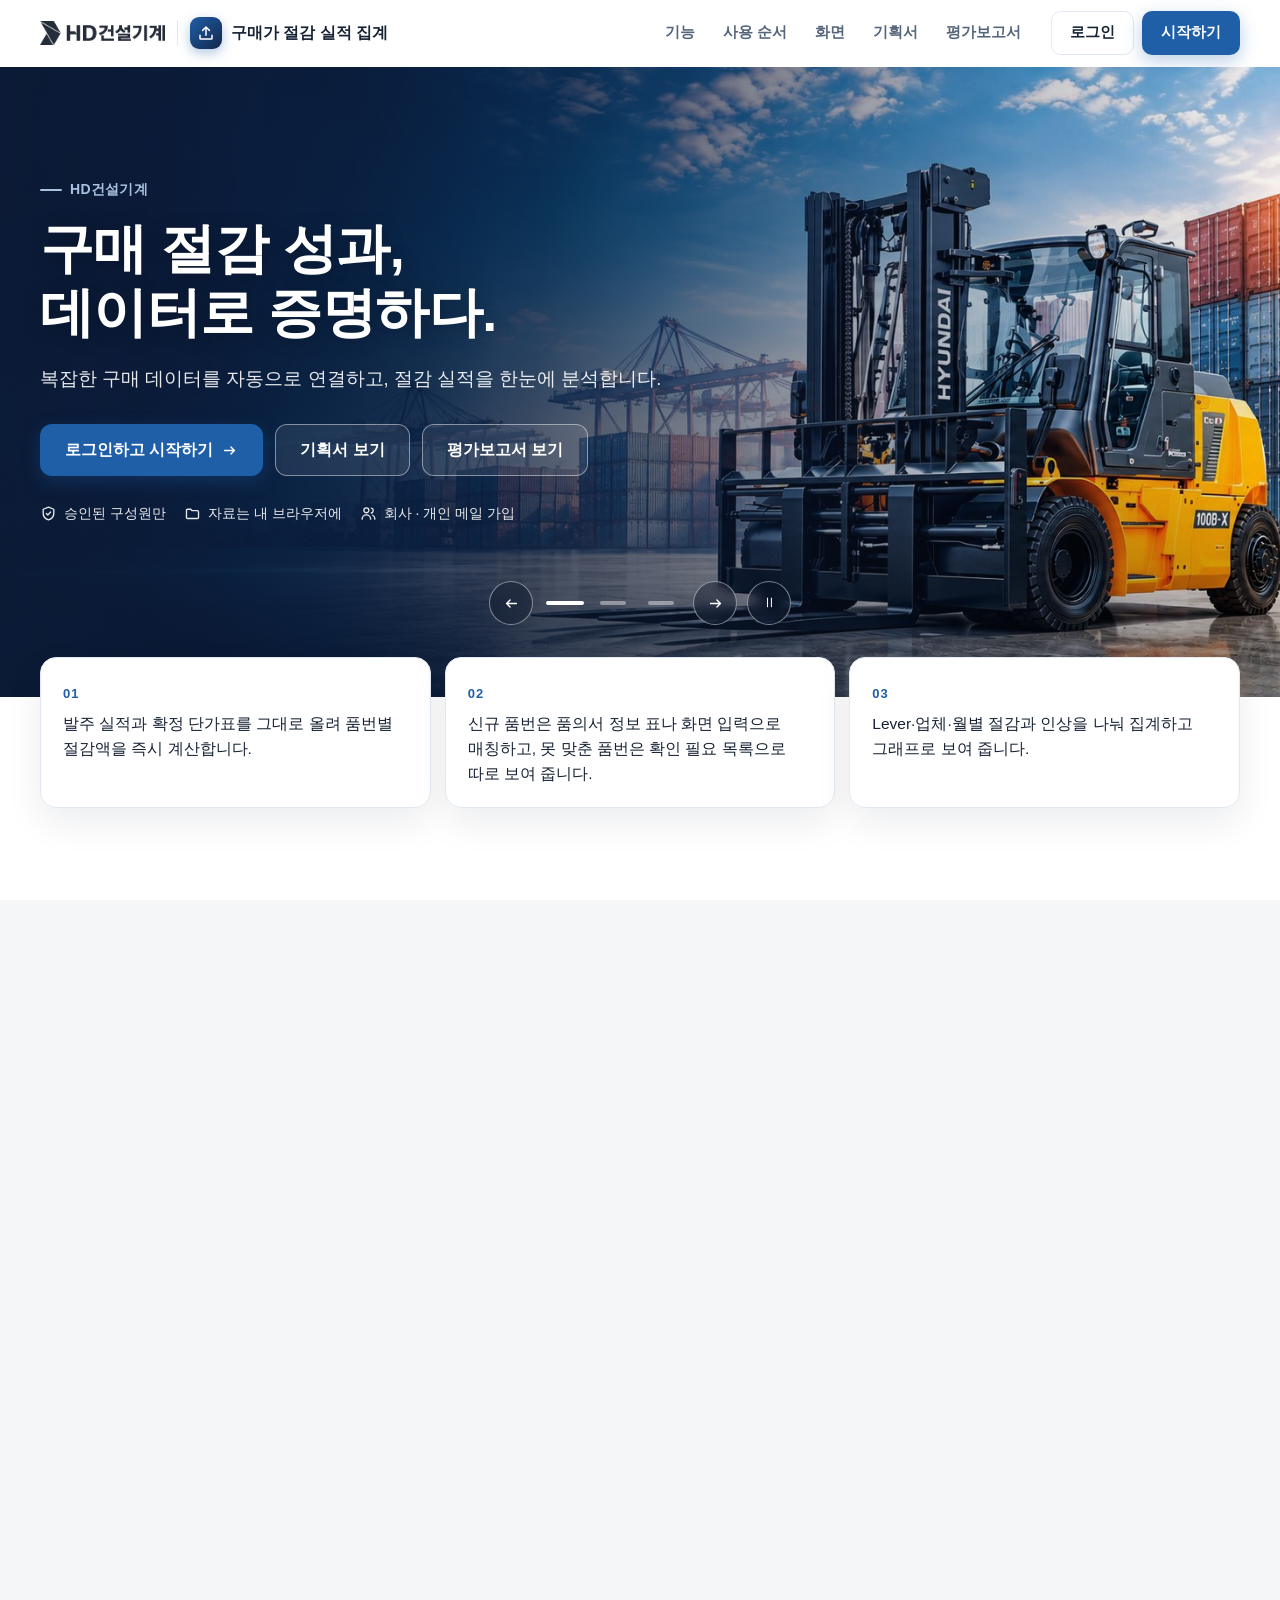
==== commit 9bc31f50: "패들릿 접수 반영 · 판 2026-11-13.10 Co-Authored-By: Claude Fable 5.2 <noreply@anthropic.com>" ====
--- a/budget.html
+++ b/budget.html
@@ -22,9 +22,9 @@
 <link rel="stylesheet" href="css/app.css">
 <!-- auth-kit: 로그인 전에는 도구 화면을 감춘다(js/auth.js 가 판정 뒤 푼다) -->
 <script>document.documentElement.classList.add('auth-lock')</script>
-<link rel="stylesheet" href="css/auth.css?v=2026-11-13.8">
-<link rel="stylesheet" href="css/board.css?v=2026-11-13.8">
-<link rel="stylesheet" href="css/kit-build.css?v=2026-11-13.8">
+<link rel="stylesheet" href="css/auth.css?v=2026-11-13.10">
+<link rel="stylesheet" href="css/board.css?v=2026-11-13.10">
+<link rel="stylesheet" href="css/kit-build.css?v=2026-11-13.10">
 <!-- /auth-kit -->
 </head>
 <body>
@@ -134,7 +134,7 @@
     <li><b>담당자</b> — 협력사 코드가 협력업체 담당자 표의 코드와 정확히 같을 때. 앞뒤 공백·숫자/글자 형식만 맞추고 <b>선행 0 은 지우지 않습니다</b>(001001 과 1001 은 다른 코드). 못 맞추면 「미매칭」으로 표시하고 최종 실적에서 뺍니다.</li>
     <li><b>예산단가·Lever</b> — 자재품번이 정확히 같을 때. 공백만 맞추고 하이픈·글자는 손대지 않습니다. 못 맞추면 행은 남기고 예산단가·차이금액·Impact·실적을 비운 뒤 비고에 「예산단가 미매칭 - 수작업 입력 필요」. Lever 는 예산 단가 표의 NOTE 를 해석 없이 그대로 씁니다.</li>
     <li><b>구매단가</b> — 품목범주 0 이면 발주 실적의 구매단가를 그대로, 3 이면 조립비. 자재비 열은 쓰지 않습니다. 그 밖의 범주이거나 값이 비었으면 계산을 보류하고 「구매단가 확인 필요」.</li>
-    <li><b>차이금액 = 구매단가 − 예산단가</b> — 양수 인하 · 음수 인상 · 0 동결. 기획안의 정의를 그대로 따릅니다(실적 구분은 차이금액 부호로 하고 Impact 부호로 하지 않습니다).</li>
+    <li><b>차이금액 = 구매단가 − 예산단가</b> — 양수 인상 · 음수 인하 · 0 동결(구매단가가 예산단가보다 높으면 인상). v1.4 에서 기획자 정정대로 바꿨습니다(실적 구분은 차이금액 부호로 하고 Impact 부호로 하지 않습니다).</li>
     <li><b>Impact = 차이금액 × 발주수량 × 환율</b> — 원화 기준 정수 반올림. 구매단가·예산단가·발주수량·환율 중 하나라도 없으면 Impact 를 내지 않습니다.</li>
     <li><b>비고</b> — 담당자 미매칭 · 예산단가 미매칭 - 수작업 입력 필요 · 구매단가 확인 필요 · 환율 확인 필요 · 기타 데이터 오류 중에서만 적고, 정상 행은 비워 둡니다. 원본 값은 고치지 않습니다.</li>
   </ul>
@@ -151,11 +151,11 @@
 <script src="js/budget.js"></script>
 <script src="js/budget-app.js"></script>
 <!-- auth-kit: 로그인 · 사용 신청 · 승인 · 게시판(키트 정본 data10-00/kit/auth, 적용 build-2611-00/tools/kit) -->
-<script src="vendor/supabase.js?v=2026-11-13.8"></script>
-<script src="js/auth-config.js?v=2026-11-13.8"></script>
-<script src="js/kit-build.js?v=2026-11-13.8"></script>
-<script src="js/board.js?v=2026-11-13.8"></script>
-<script src="js/auth.js?v=2026-11-13.8"></script>
+<script src="vendor/supabase.js?v=2026-11-13.10"></script>
+<script src="js/auth-config.js?v=2026-11-13.10"></script>
+<script src="js/kit-build.js?v=2026-11-13.10"></script>
+<script src="js/board.js?v=2026-11-13.10"></script>
+<script src="js/auth.js?v=2026-11-13.10"></script>
 <!-- /auth-kit -->
 </body>
 </html>
--- a/css/kit-build.css
+++ b/css/kit-build.css
@@ -35,3 +35,7 @@
   .kit-has-side section,.kit-has-side [id]{scroll-margin-top:16px;}
 }
 @media print{ .kit-bar,.kit-side{display:none !important;} .kit-has-side body{padding-left:0;} }
+
+/* 왼쪽 메뉴를 쓰지 않는 과제(landing.kitSide: false) — 고정된 위쪽 메뉴 아래에 계정 줄을 둔다 */
+.kit-no-side .kit-bar{margin-top:56px;} .kit-no-side .hero{margin-top:0;}
+@media (max-width:860px){ .kit-no-side .kit-bar{margin-top:52px;} }
